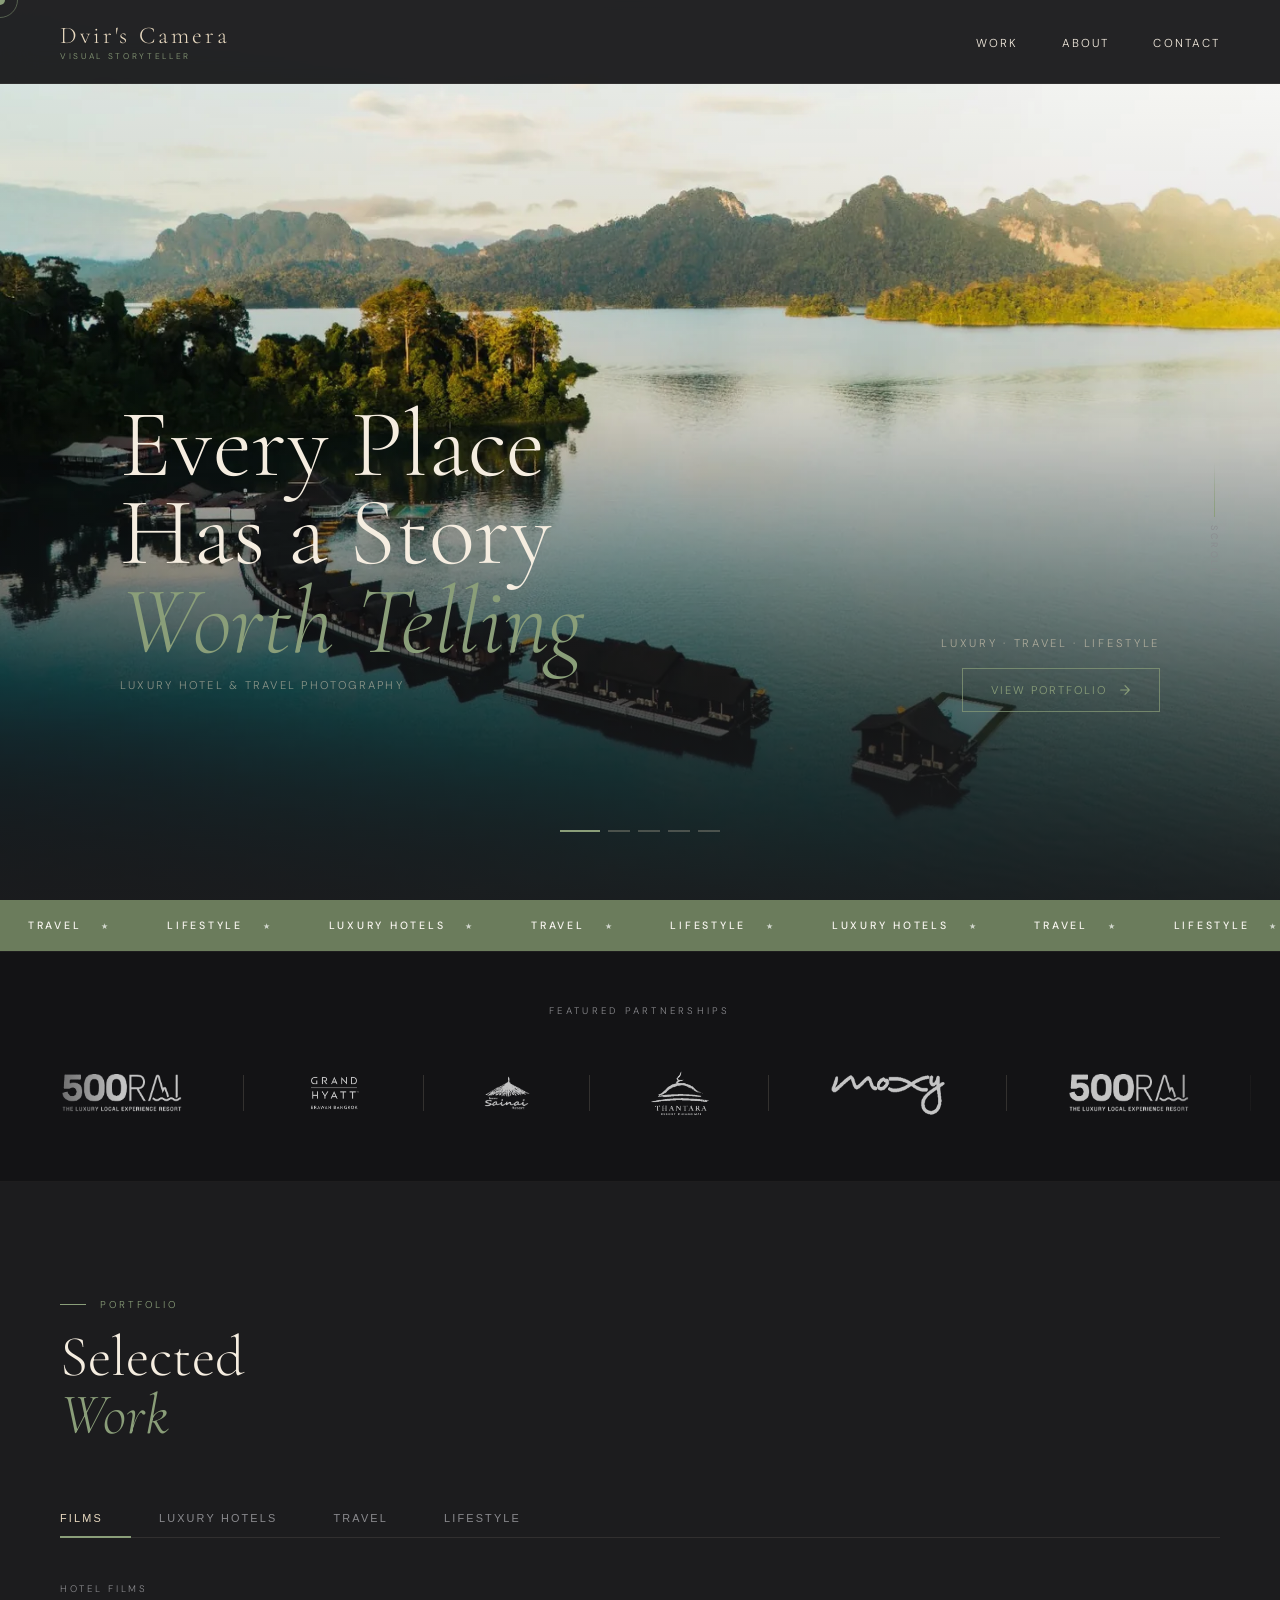
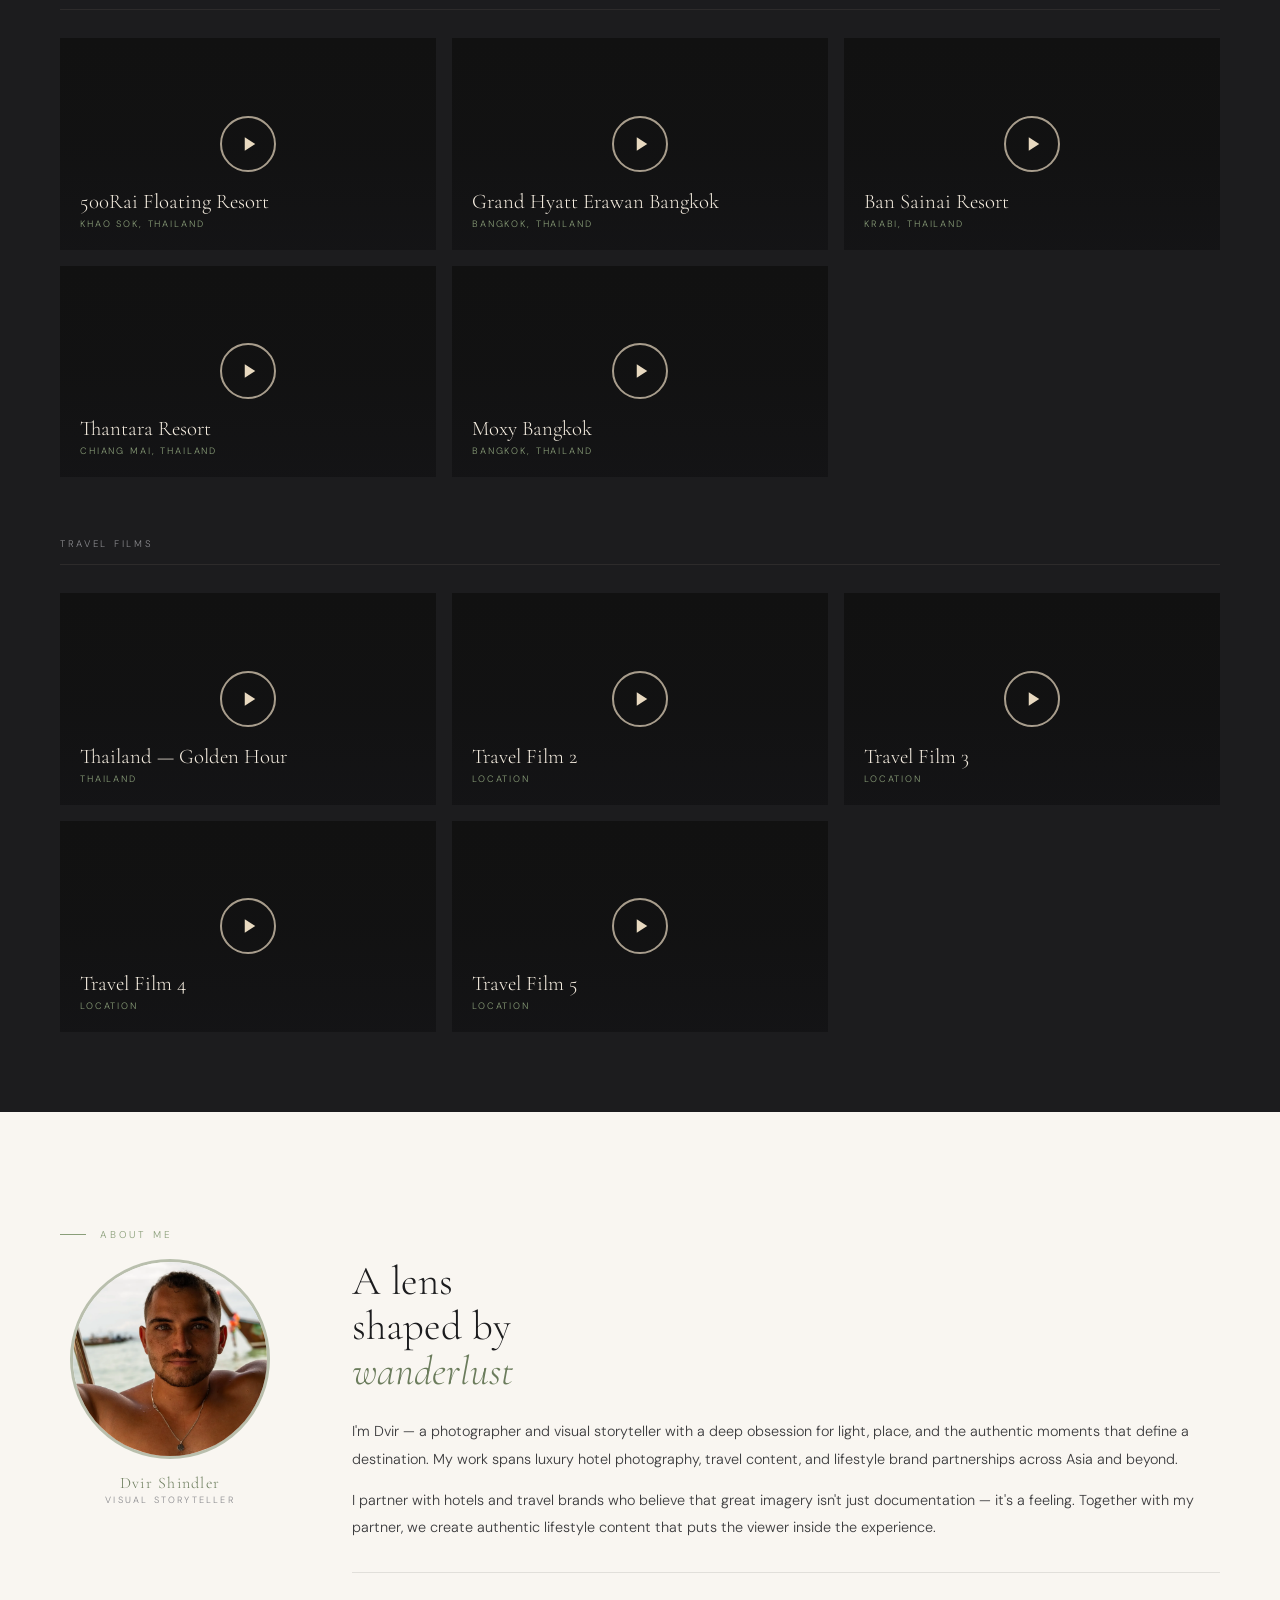
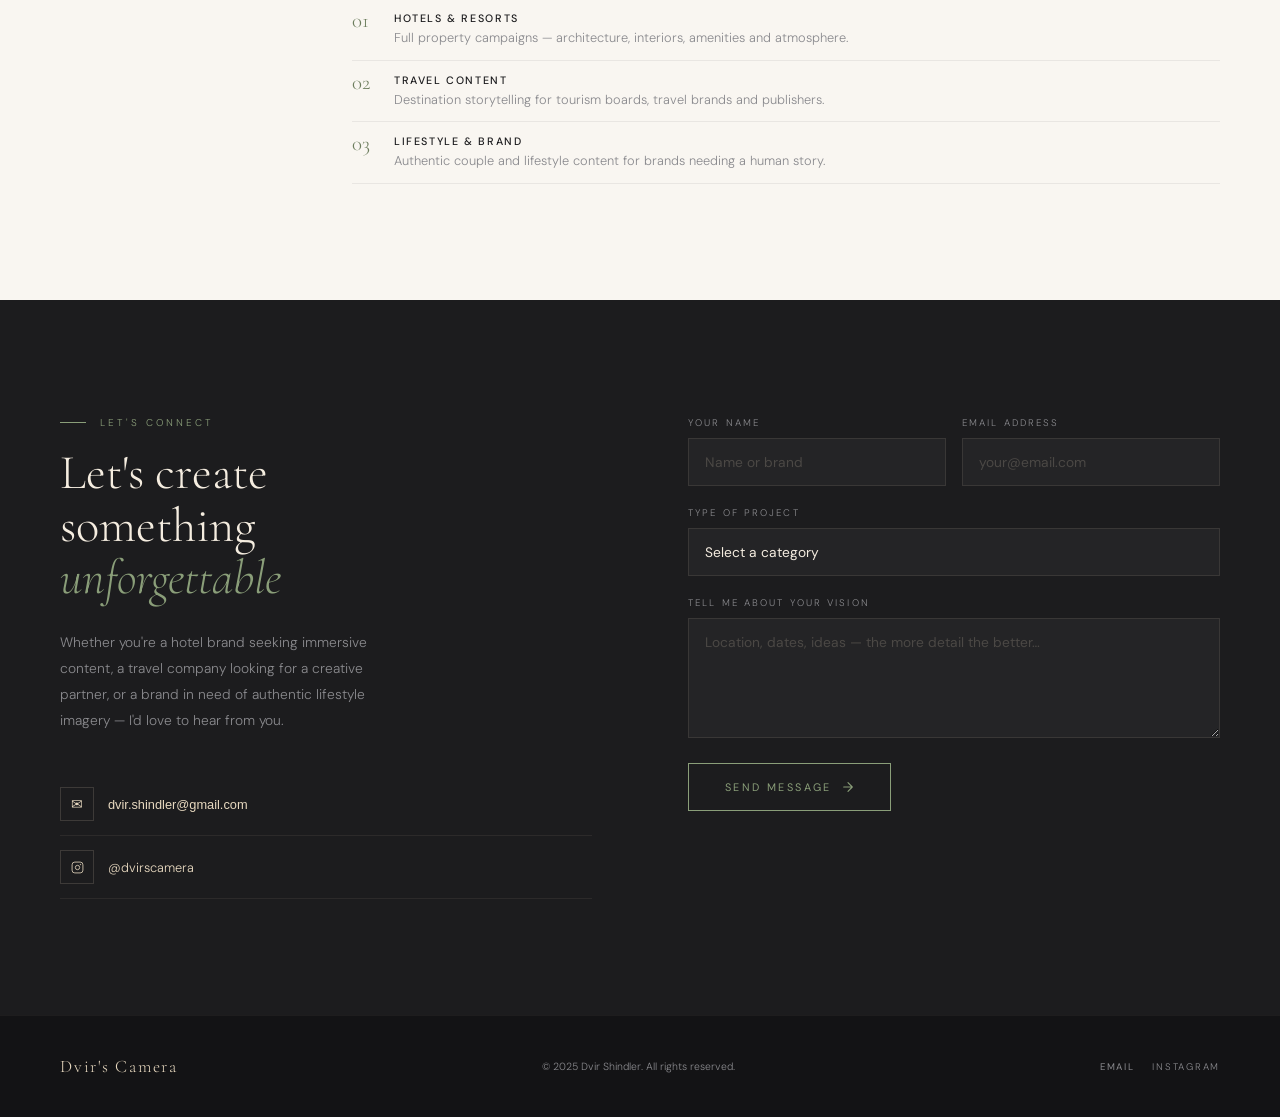
==== index.html @ b355336e "Enhance film section with async thumbnail fetching Refactor film section building to use async funct" ====
<!DOCTYPE html>
<html lang="en">
<head>
<meta charset="UTF-8"/>
<meta name="viewport" content="width=device-width,initial-scale=1.0"/>
<title>Dvir's Camera — Luxury Hotel & Travel Photography</title>
<meta name="description" content="Dvir Shindler — Visual Storyteller. Luxury hotel photography and travel content creation across Asia and beyond."/>
<meta name="keywords" content="luxury hotel photographer, travel photographer, visual storyteller, hotel photography, lifestyle photography"/>
<link rel="canonical" href="https://www.dvirscamera.com/"/>

<!-- Open Graph -->
<meta property="og:title" content="Dvir's Camera — Luxury Hotel & Travel Photography"/>
<meta property="og:description" content="Visual storytelling for luxury hotels and travel brands. Thailand, Nepal, Sri Lanka, Israel and beyond."/>
<meta property="og:type" content="website"/>
<meta property="og:url" content="https://www.dvirscamera.com/"/>
<meta property="og:image" content="https://www.dvirscamera.com/assets/images/hero/khao-sok-aerial.webp"/>
<meta name="twitter:card" content="summary_large_image"/>
<meta name="twitter:title" content="Dvir's Camera — Luxury Hotel & Travel Photography"/>
<meta name="twitter:description" content="Visual storytelling for luxury hotels and travel brands."/>
<meta name="twitter:image" content="https://www.dvirscamera.com/assets/images/hero/khao-sok-aerial.webp"/>

<!-- Apple Touch Icon -->
<link rel="apple-touch-icon" href="/assets/images/logos/apple-touch-icon.png"/>
<link rel="icon" href="data:image/svg+xml,<svg xmlns='http://www.w3.org/2000/svg' viewBox='0 0 100 100'><rect width='100' height='100' rx='14' fill='%231c1c1e'/><text y='72' x='50' text-anchor='middle' font-size='48' font-family='Georgia,serif' fill='%238a9e79'>DC</text></svg>"/>

<!-- Schema.org Structured Data -->
<script type="application/ld+json">
{
  "@context": "https://schema.org",
  "@type": "ProfessionalService",
  "name": "Dvir's Camera",
  "description": "Luxury hotel photography and travel content creation",
  "url": "https://www.dvirscamera.com",
  "image": "https://www.dvirscamera.com/assets/images/hero/khao-sok-aerial.webp",
  "founder": {
    "@type": "Person",
    "name": "Dvir Shindler",
    "jobTitle": "Visual Storyteller"
  },
  "serviceType": ["Hotel Photography", "Travel Photography", "Lifestyle Photography"],
  "areaServed": "Worldwide",
  "sameAs": ["https://www.instagram.com/dvirscamera"]
}
</script>

<!-- Google Fonts -->
<link href="https://fonts.googleapis.com/css2?family=Cormorant+Garamond:ital,wght@0,300;0,400;1,300;1,400&family=DM+Sans:wght@300;400;500&display=swap" rel="stylesheet"/>

<!-- Google Analytics — replace G-XXXXXXXXXX with your Measurement ID -->
<script async src="https://www.googletagmanager.com/gtag/js?id=G-XXXXXXXXXX"></script>
<script>
  window.dataLayer = window.dataLayer || [];
  function gtag(){dataLayer.push(arguments);}
  gtag('js', new Date());
  gtag('config', 'G-XXXXXXXXXX');
</script>

<style>
:root{
  --charcoal:#1c1c1e;
  --slate:#3a3a3c;
  --champagne:#e8d9c0;
  --cl:#f5ede0;
  --accent:#6b7c5c;
  --al:#8a9e79;
  --am:rgba(107,124,92,0.14);
  --ow:#f9f6f1;
  --muted:#8a8a8e;
}
*,*::before,*::after{margin:0;padding:0;box-sizing:border-box;}
html{scroll-behavior:smooth;}
body{background:var(--charcoal);color:var(--ow);font-family:'DM Sans',sans-serif;font-weight:300;overflow-x:hidden;cursor:none;}

/* ── CURSOR ── */
.cursor{width:10px;height:10px;background:var(--al);border-radius:50%;position:fixed;top:0;left:0;pointer-events:none;z-index:9999;transform:translate(-50%,-50%);transition:width .3s,height .3s,background .3s;}
.cursor-ring{width:36px;height:36px;border:1px solid rgba(138,158,121,.5);border-radius:50%;position:fixed;top:0;left:0;pointer-events:none;z-index:9998;transform:translate(-50%,-50%);transition:width .3s,height .3s;}
.cursor.h{width:16px;height:16px;background:var(--champagne);}
.cursor-ring.h{width:52px;height:52px;border-color:rgba(232,217,192,.6);}
@media(hover:none){.cursor,.cursor-ring{display:none;}}

/* ── NAV — always dark ── */
nav{
  position:fixed;top:0;left:0;width:100%;
  display:flex;justify-content:space-between;align-items:center;
  padding:22px 60px;z-index:200;
  background:rgba(28,28,30,.97);
  backdrop-filter:blur(16px);
  border-bottom:1px solid rgba(232,217,192,.07);
  transition:padding .4s;
}
nav.scrolled{padding:14px 60px;}
.nav-logo{
  font-family:'Cormorant Garamond',serif;font-size:1.5rem;font-weight:300;
  letter-spacing:.12em;color:var(--champagne);text-decoration:none;
  display:flex;flex-direction:column;line-height:1.15;
}
.nl-tag{font-size:.52rem;letter-spacing:.32em;text-transform:uppercase;color:var(--al);font-family:'DM Sans',sans-serif;margin-top:2px;}
.nav-links{display:flex;gap:44px;list-style:none;}
.nav-links a{font-size:.72rem;letter-spacing:.18em;text-transform:uppercase;color:var(--cl);text-decoration:none;position:relative;transition:color .3s;}
.nav-links a::after{content:'';position:absolute;bottom:-4px;left:0;width:0;height:1px;background:var(--al);transition:width .35s cubic-bezier(.23,1,.32,1);}
.nav-links a:hover{color:var(--al);}
.nav-links a:hover::after{width:100%;}
.hamburger{display:none;flex-direction:column;gap:5px;cursor:pointer;z-index:201;background:none;border:none;padding:4px;}
.hamburger span{width:24px;height:1.5px;background:var(--champagne);transition:all .4s cubic-bezier(.23,1,.32,1);transform-origin:center;display:block;}
.hamburger.open span:nth-child(1){transform:translateY(6.5px) rotate(45deg);}
.hamburger.open span:nth-child(2){opacity:0;transform:scaleX(0);}
.hamburger.open span:nth-child(3){transform:translateY(-6.5px) rotate(-45deg);}
.mobile-menu{
  position:fixed;inset:0;background:rgba(28,28,30,.98);backdrop-filter:blur(24px);
  z-index:199;display:flex;flex-direction:column;align-items:center;justify-content:center;
  gap:36px;opacity:0;pointer-events:none;transition:opacity .5s cubic-bezier(.23,1,.32,1);
}
.mobile-menu.open{opacity:1;pointer-events:all;}
.mobile-menu a{
  font-family:'Cormorant Garamond',serif;font-size:3rem;font-weight:300;
  color:var(--cl);text-decoration:none;letter-spacing:.06em;
  transition:color .3s,transform .5s,opacity .5s;transform:translateY(24px);opacity:0;
}
.mobile-menu.open a:nth-child(1){transform:translateY(0);opacity:1;transition-delay:.1s;}
.mobile-menu.open a:nth-child(2){transform:translateY(0);opacity:1;transition-delay:.18s;}
.mobile-menu.open a:nth-child(3){transform:translateY(0);opacity:1;transition-delay:.26s;}
.mobile-menu a:hover{color:var(--al);}
.mm-sub{font-size:.65rem;letter-spacing:.3em;text-transform:uppercase;color:var(--muted);margin-top:8px;}

/* ── HERO ── */
#hero{height:100vh;width:100%;position:relative;display:flex;align-items:flex-end;overflow:hidden;}
.hero-slides{position:absolute;inset:0;}
.hero-slide{position:absolute;inset:0;opacity:0;transition:opacity 1.6s cubic-bezier(.23,1,.32,1);}
.hero-slide.active{opacity:1;}
.hero-slide-bg{
  width:100%;height:100%;
  background-size:cover;background-position:center;
  transform:scale(1.06);transition:transform 9s cubic-bezier(.23,1,.32,1);
}
.hero-slide.active .hero-slide-bg{transform:scale(1);}
.hero-overlay{position:absolute;inset:0;background:linear-gradient(to top,rgba(28,28,30,.92) 0%,rgba(28,28,30,.15) 55%,transparent 100%);}
.hero-content{
  position:relative;z-index:2;padding:0 60px 72px;
  width:100%;display:flex;justify-content:space-between;align-items:flex-end;
}
.hero-title{
  font-family:'Cormorant Garamond',serif;font-weight:300;
  font-size:clamp(3.2rem,7.5vw,7rem);line-height:.92;color:var(--cl);
  opacity:0;transform:translateY(40px);
  animation:fadeUp 1.4s .3s cubic-bezier(.23,1,.32,1) forwards;
}
.hero-title em{font-style:italic;color:var(--al);}
.hero-right{
  text-align:right;opacity:0;transform:translateY(28px);
  animation:fadeUp 1.4s .65s cubic-bezier(.23,1,.32,1) forwards;
  flex-shrink:0;
}
.hero-subtitle{
  font-size:.7rem;letter-spacing:.2em;text-transform:uppercase;
  color:var(--champagne);opacity:.55;margin-top:12px;margin-bottom:20px;
}
.hero-tagline{font-size:.7rem;letter-spacing:.24em;text-transform:uppercase;color:var(--champagne);opacity:.6;margin-bottom:18px;}
.hero-cta{
  display:inline-flex;align-items:center;gap:12px;
  font-size:.7rem;letter-spacing:.18em;text-transform:uppercase;
  color:var(--al);text-decoration:none;
  border:1px solid rgba(138,158,121,.7);padding:14px 28px;white-space:nowrap;
  transition:background .35s,color .35s,border-color .35s;
}
.hero-cta:hover{background:var(--accent);color:var(--ow);border-color:var(--accent);}
.slide-indicators{position:absolute;bottom:68px;left:50%;transform:translateX(-50%);display:flex;gap:8px;z-index:3;}
.slide-dot{width:22px;height:2px;background:rgba(232,217,192,.25);transition:background .4s,width .4s;cursor:pointer;}
.slide-dot.active{background:var(--al);width:40px;}
.scroll-ind{
  position:absolute;right:60px;bottom:36%;
  display:flex;flex-direction:column;align-items:center;gap:8px;
  opacity:0;animation:fadeIn 1s 2s forwards;z-index:3;
}
.scroll-line{width:1px;height:54px;background:linear-gradient(to bottom,transparent,var(--al));animation:scrollP 2.2s infinite;}
.scroll-lbl{font-size:.58rem;letter-spacing:.28em;text-transform:uppercase;color:var(--muted);writing-mode:vertical-rl;}
@keyframes scrollP{0%,100%{opacity:1;}50%{opacity:.3;}}

/* ── PAGE TRANSITION ── */
.pt{position:fixed;inset:0;background:var(--charcoal);z-index:998;pointer-events:none;opacity:0;transition:opacity .35s;}
.pt.show{opacity:1;}

/* ── MARQUEE ── */
#marquee{background:var(--accent);padding:19px 0;overflow:hidden;}
.mq-inner{display:flex;width:max-content;}
.mq-set{display:flex;align-items:center;white-space:nowrap;}
.mq-item{
  display:inline-flex;align-items:center;gap:20px;padding:0 28px;
  font-size:.66rem;letter-spacing:.26em;text-transform:uppercase;
  color:var(--ow);font-weight:500;
}
.mq-star{color:rgba(255,255,255,.7);font-size:.5rem;}

/* ── CLIENTS — two-track, Option A: big logos + dividers ── */
#clients{background:#131315;padding:52px 0;border-top:1px solid rgba(232,217,192,.05);border-bottom:1px solid rgba(232,217,192,.05);}
.clients-lbl{font-size:.6rem;letter-spacing:.34em;text-transform:uppercase;color:var(--muted);text-align:center;margin-bottom:40px;}
.logos-outer{overflow:hidden;position:relative;}
.logos-outer::before,.logos-outer::after{content:'';position:absolute;top:0;bottom:0;width:120px;z-index:2;pointer-events:none;}
.logos-outer::before{left:0;background:linear-gradient(to right,#131315,transparent);}
.logos-outer::after{right:0;background:linear-gradient(to left,#131315,transparent);}
.logos-inner{display:flex;align-items:center;width:max-content;}
.logo-set{display:flex;align-items:center;}
.logo-item{
  display:flex;align-items:center;justify-content:center;
  padding:0 60px;height:72px;opacity:.75;transition:opacity .4s;position:relative;
}
/* Divider after EVERY logo item (including last of Set A before Set B starts) */
.logo-item::after{
  content:'';position:absolute;right:0;top:50%;transform:translateY(-50%);
  height:36px;width:1px;background:rgba(232,217,192,.2);
}
.logo-item:hover{opacity:1;}
.logo-item img{height:46px;max-width:180px;object-fit:contain;}

/* ── SECTION BASE ── */
section{padding:116px 60px;}
.sec-lbl{font-size:.62rem;letter-spacing:.3em;text-transform:uppercase;color:var(--al);margin-bottom:18px;display:flex;align-items:center;gap:14px;}
.sec-lbl::before{content:'';width:26px;height:1px;background:var(--al);}

/* ── WORK ── */
#work{background:var(--charcoal);padding-bottom:80px;}
.work-hdr{display:flex;justify-content:space-between;align-items:flex-end;margin-bottom:56px;}
.work-title{font-family:'Cormorant Garamond',serif;font-size:clamp(2.4rem,4.5vw,4rem);font-weight:300;line-height:1;color:var(--cl);}
.work-title em{font-style:italic;color:var(--al);}
.cat-tabs{display:flex;border-bottom:1px solid rgba(232,217,192,.1);margin-bottom:44px;}
.cat-tab{
  padding:12px 28px;font-size:.68rem;letter-spacing:.2em;text-transform:uppercase;
  color:var(--muted);cursor:pointer;border-bottom:2px solid transparent;margin-bottom:-1px;
  transition:color .3s,border-color .3s;background:none;border-top:none;border-left:none;border-right:none;
}
.cat-tab:first-child{padding-left:0;}
.cat-tab.active{color:var(--champagne);border-bottom-color:var(--al);}
.cat-tab:hover:not(.active){color:var(--cl);}
.gallery-grid{display:none;}
.gallery-grid.active{display:block;}

/* ── FILMS ── */
.films-section{margin-bottom:60px;}
.films-section:last-child{margin-bottom:0;}
.films-section-title{
  font-size:.6rem;letter-spacing:.28em;text-transform:uppercase;
  color:var(--muted);margin-bottom:28px;padding-bottom:14px;
  border-bottom:1px solid rgba(232,217,192,.08);
}
.films-grid{
  display:grid;
  grid-template-columns:repeat(auto-fill,minmax(340px,1fr));
  gap:16px;
}
.film-card{
  position:relative;overflow:hidden;cursor:pointer;
  background:#111;aspect-ratio:16/9;
  opacity:0;transform:translateY(20px);
  transition:opacity .6s cubic-bezier(.23,1,.32,1),transform .6s cubic-bezier(.23,1,.32,1);
}
.film-card.visible{opacity:1;transform:translateY(0);}
.film-thumb{width:100%;height:100%;object-fit:cover;display:block;transition:transform .8s cubic-bezier(.23,1,.32,1);}
.film-card:hover .film-thumb{transform:scale(1.04);}
.film-overlay{
  position:absolute;inset:0;
  background:linear-gradient(to top,rgba(20,20,22,.92) 0%,rgba(20,20,22,.2) 50%,transparent 100%);
  transition:background .4s;
}
.film-card:hover .film-overlay{background:linear-gradient(to top,rgba(20,20,22,.96) 0%,rgba(20,20,22,.4) 50%,transparent 100%);}
.film-play{
  width:56px;height:56px;border-radius:50%;
  border:2px solid rgba(232,217,192,.7);
  display:flex;align-items:center;justify-content:center;
  transition:border-color .3s,background .3s,transform .3s;
  position:absolute;top:50%;left:50%;transform:translate(-50%,-50%);
}
.film-card:hover .film-play{border-color:var(--al);background:rgba(138,158,121,.2);transform:translate(-50%,-50%) scale(1.1);}
.film-play svg{stroke:var(--champagne);margin-left:4px;transition:stroke .3s;}
.film-card:hover .film-play svg{stroke:var(--al);}
.film-info{position:absolute;bottom:0;left:0;right:0;padding:20px;}
.film-name{font-family:'Cormorant Garamond',serif;font-size:1.3rem;font-weight:300;color:var(--cl);margin-bottom:4px;}
.film-loc{font-size:.58rem;letter-spacing:.2em;text-transform:uppercase;color:var(--al);}
  .film-iframe-hover{position:absolute;inset:0;opacity:0;transition:opacity .5s;pointer-events:none;}
.film-iframe-hover iframe{width:100%;height:100%;border:none;}
.film-card:hover .film-iframe-hover{opacity:1;}
.film-card:hover .film-thumb{opacity:0;transition:opacity .5s;}

/* ── VIDEO LIGHTBOX ── */
.vlb{position:fixed;inset:0;background:rgba(10,10,12,.97);z-index:2000;display:none;align-items:center;justify-content:center;}
.vlb.open{display:flex;}
.vlb-inner{position:relative;width:90vw;max-width:1100px;}
.vlb-ratio{position:relative;padding-bottom:56.25%;height:0;overflow:hidden;}
.vlb-ratio iframe{position:absolute;inset:0;width:100%;height:100%;border:none;}
.vlb-close{
  position:absolute;top:-44px;right:0;
  color:var(--champagne);font-size:1.7rem;cursor:pointer;
  background:none;border:none;line-height:1;transition:color .3s;
}
.vlb-close:hover{color:var(--al);}

/* ── HOTEL BLOCKS ── */
.hotel-block{margin-bottom:52px;padding-bottom:52px;border-bottom:1px solid rgba(232,217,192,.08);}
.hotel-block:last-child{border-bottom:none;margin-bottom:0;}
.hotel-block-hdr{display:flex;justify-content:space-between;align-items:flex-end;margin-bottom:22px;}
.hotel-name{font-family:'Cormorant Garamond',serif;font-size:1.9rem;font-weight:300;color:var(--cl);}
.hotel-loc{font-size:.6rem;letter-spacing:.2em;text-transform:uppercase;color:var(--muted);margin-top:4px;}
.hotel-ct{font-size:.6rem;letter-spacing:.15em;color:var(--muted);}

/* ── MASONRY GRID ── */
.masonry{columns:3;column-gap:10px;}
.gi{
  break-inside:avoid;margin-bottom:10px;position:relative;overflow:hidden;cursor:pointer;
  opacity:0;transform:translateY(20px);
  transition:opacity .6s cubic-bezier(.23,1,.32,1),transform .6s cubic-bezier(.23,1,.32,1);
}
.gi.visible{opacity:1;transform:translateY(0);}
.gi.gi-hidden{display:none;}
.gi img{width:100%;height:auto;display:block;transition:transform .8s cubic-bezier(.23,1,.32,1);}
.gi:hover img{transform:scale(1.04);}
.gi-ov{
  position:absolute;inset:0;
  background:linear-gradient(to top,rgba(28,28,30,.85) 0%,transparent 52%);
  opacity:0;transition:opacity .4s;display:flex;align-items:flex-end;padding:18px;
}
.gi:hover .gi-ov{opacity:1;}
.gi-info h3{font-family:'Cormorant Garamond',serif;font-size:1.1rem;color:var(--cl);margin-bottom:2px;}
.gi-info span{font-size:.58rem;letter-spacing:.2em;text-transform:uppercase;color:var(--al);}

/* ── SEE MORE ── */
.see-more-wrap{margin-top:16px;}
.see-more-btn{
  display:inline-flex;align-items:center;gap:10px;
  font-size:.65rem;letter-spacing:.2em;text-transform:uppercase;
  color:var(--al);background:none;border:1px solid rgba(138,158,121,.35);
  padding:11px 28px;cursor:pointer;
  transition:background .35s,color .35s,border-color .35s;
}
.see-more-btn:hover{background:var(--accent);color:var(--ow);border-color:var(--accent);}

/* Loading state */
.gallery-loading{color:var(--muted);font-size:.8rem;letter-spacing:.1em;text-align:center;padding:60px 0;}

/* ── ABOUT ── */
#about{background:var(--ow);color:var(--charcoal);}
.about-inner{display:grid;grid-template-columns:220px 1fr;gap:72px;align-items:start;}
.about-photo-col{display:flex;flex-direction:column;align-items:center;gap:14px;position:sticky;top:100px;}
.about-circle{width:200px;height:200px;border-radius:50%;overflow:hidden;border:3px solid rgba(107,124,92,.45);}
.about-circle img{width:100%;height:100%;object-fit:cover;object-position:center 20%;}
.about-pname{font-family:'Cormorant Garamond',serif;font-size:1rem;font-weight:300;color:var(--accent);letter-spacing:.08em;text-align:center;}
.about-prole{font-size:.57rem;letter-spacing:.24em;text-transform:uppercase;color:var(--muted);text-align:center;margin-top:1px;}
.about-text .sec-lbl{color:var(--accent);}
.about-text .sec-lbl::before{background:var(--accent);}
.about-hdg{font-family:'Cormorant Garamond',serif;font-size:clamp(1.9rem,3.2vw,3rem);font-weight:300;line-height:1.1;color:var(--charcoal);margin-bottom:24px;}
.about-hdg em{font-style:italic;color:var(--accent);}
.about-body{font-size:.9rem;line-height:1.9;color:var(--slate);margin-bottom:14px;}
.about-offers{margin-top:30px;padding-top:26px;border-top:1px solid rgba(58,58,60,.12);}
.offer-row{display:flex;align-items:flex-start;gap:16px;padding:12px 0;border-bottom:1px solid rgba(58,58,60,.08);}
.offer-num{font-family:'Cormorant Garamond',serif;font-size:1.3rem;color:var(--accent);font-weight:300;min-width:26px;line-height:1;}
.offer-text h4{font-size:.67rem;letter-spacing:.15em;text-transform:uppercase;color:var(--charcoal);margin-bottom:3px;font-weight:500;}
.offer-text p{font-size:.8rem;color:var(--muted);line-height:1.55;}

/* ── CONTACT ── */
#contact{background:var(--charcoal);display:grid;grid-template-columns:1fr 1fr;gap:96px;align-items:start;}
.contact-hdg{font-family:'Cormorant Garamond',serif;font-size:clamp(2rem,3.8vw,3.4rem);font-weight:300;line-height:1.08;color:var(--cl);margin-bottom:24px;}
.contact-hdg em{font-style:italic;color:var(--al);}
.contact-desc{font-size:.86rem;line-height:1.9;color:var(--muted);margin-bottom:40px;max-width:340px;}
.clink{
  display:flex;align-items:center;gap:14px;color:var(--champagne);
  font-size:.8rem;transition:color .3s;
  padding:14px 0;border-bottom:1px solid rgba(232,217,192,.08);width:100%;
}
a.clink{text-decoration:none;}
button.clink{background:none;border:none;border-bottom:1px solid rgba(232,217,192,.08);cursor:pointer;text-align:left;}
.clink:hover{color:var(--al);}
.clink-icon{width:34px;height:34px;border:1px solid rgba(232,217,192,.16);display:flex;align-items:center;justify-content:center;flex-shrink:0;font-size:.85rem;transition:border-color .3s,background .3s;}
.clink:hover .clink-icon{border-color:var(--al);background:var(--am);}
.contact-form{display:flex;flex-direction:column;gap:20px;}
.fg label{display:block;font-size:.6rem;letter-spacing:.22em;text-transform:uppercase;color:var(--muted);margin-bottom:9px;}
.fg input,.fg textarea,.fg select{
  width:100%;background:rgba(255,255,255,.04);
  border:1px solid rgba(232,217,192,.1);
  color:var(--cl);font-family:'DM Sans',sans-serif;font-size:.86rem;
  padding:14px 16px;outline:none;transition:border-color .3s,background .3s;appearance:none;
}
.fg textarea{resize:vertical;min-height:120px;}
.fg input:focus,.fg textarea:focus,.fg select:focus{border-color:var(--al);background:var(--am);}
.fg input::placeholder,.fg textarea::placeholder{color:rgba(232,217,192,.2);}
.fg select option{background:var(--charcoal);}
.form-row{display:grid;grid-template-columns:1fr 1fr;gap:16px;}
.submit-btn{
  background:transparent;border:1px solid var(--al);color:var(--al);
  font-family:'DM Sans',sans-serif;font-size:.68rem;letter-spacing:.22em;text-transform:uppercase;
  padding:16px 36px;cursor:pointer;transition:background .35s,color .35s;
  align-self:flex-start;display:flex;align-items:center;gap:10px;
}
.submit-btn:hover{background:var(--accent);color:var(--ow);}

/* ── FOOTER ── */
footer{
  background:#131315;padding:40px 60px;
  display:flex;justify-content:space-between;align-items:center;
  border-top:1px solid rgba(232,217,192,.05);
}
/* All footer text same cream color — no green */
.footer-logo{font-family:'Cormorant Garamond',serif;font-size:1.1rem;font-weight:300;color:var(--champagne);letter-spacing:.1em;}
.footer-copy{font-size:.65rem;color:var(--muted);}
.footer-links{display:flex;gap:18px;align-items:center;}
.footer-links a{font-size:.6rem;letter-spacing:.18em;text-transform:uppercase;color:var(--muted);text-decoration:none;transition:color .3s;}
.footer-links a:hover{color:var(--al);}
.footer-email-btn{
  font-size:.6rem;letter-spacing:.18em;text-transform:uppercase;
  color:var(--muted);background:none;border:none;cursor:pointer;
  transition:color .3s;font-family:'DM Sans',sans-serif;padding:0;
}
.footer-email-btn:hover{color:var(--al);}

/* ── BACK TO TOP ── */
.btt{
  position:fixed;bottom:32px;right:32px;width:42px;height:42px;
  border:1px solid rgba(138,158,121,.35);background:rgba(28,28,30,.88);
  backdrop-filter:blur(8px);display:flex;align-items:center;justify-content:center;
  cursor:pointer;opacity:0;transform:translateY(10px);
  transition:opacity .4s,transform .4s,background .3s;z-index:100;
}
.btt.show{opacity:1;transform:translateY(0);}
.btt:hover{background:var(--accent);border-color:var(--accent);}
.btt svg{stroke:var(--al);transition:stroke .3s;}
.btt:hover svg{stroke:var(--ow);}

/* ── LIGHTBOX ── */
.lb{position:fixed;inset:0;background:rgba(20,20,22,.97);z-index:1000;display:none;align-items:center;justify-content:center;}
.lb.open{display:flex;}
.lb-img{max-width:88vw;max-height:88vh;object-fit:contain;}
.lb-close{position:absolute;top:24px;right:32px;color:var(--champagne);font-size:1.7rem;cursor:pointer;background:none;border:none;line-height:1;transition:color .3s;}
.lb-close:hover{color:var(--al);}
.lb-nav{
  position:absolute;top:50%;transform:translateY(-50%);
  background:rgba(28,28,30,.7);border:1px solid rgba(232,217,192,.12);
  color:var(--champagne);width:46px;height:46px;
  display:flex;align-items:center;justify-content:center;
  cursor:pointer;transition:background .3s;font-size:1rem;
}
.lb-nav:hover{background:var(--accent);}
#lbPrev{left:20px;}#lbNext{right:20px;}

/* ── ANIMATIONS ── */
@keyframes fadeUp{to{opacity:1;transform:translateY(0);}}
@keyframes fadeIn{to{opacity:1;}}
.reveal{opacity:0;transform:translateY(32px);transition:opacity .85s cubic-bezier(.23,1,.32,1),transform .85s cubic-bezier(.23,1,.32,1);}
.reveal.visible{opacity:1;transform:translateY(0);}
.rd1{transition-delay:.12s;}.rd2{transition-delay:.24s;}.rd3{transition-delay:.38s;}

/* ── MOBILE ── */
@media(max-width:900px){
  nav,nav.scrolled{padding:14px 20px;}
  .nav-links{display:none;}
  .hamburger{display:flex;}
  section{padding:64px 20px;}
  .hero-content{padding:0 20px 48px;flex-direction:column;align-items:flex-start;gap:16px;}
  .hero-right{text-align:left;}
  .scroll-ind{display:none;}
  .masonry{columns:2;}
  .about-inner{grid-template-columns:1fr;gap:32px;}
  .about-photo-col{position:static;flex-direction:row;align-items:center;gap:16px;}
  .about-circle{width:86px;height:86px;}
  #contact{grid-template-columns:1fr;gap:44px;}
  .form-row{grid-template-columns:1fr;}
  footer{flex-direction:column;gap:16px;text-align:center;padding:28px 20px;}
  .btt{bottom:20px;right:16px;}
  .work-hdr{flex-direction:column;align-items:flex-start;gap:14px;}
  #clients{padding:40px 0;}
  .logo-item{padding:0 36px;height:60px;}
  .logo-item img{height:38px;max-width:130px;}
  .hero-slide-bg{background-size:cover !important;background-position:center center !important;}
}
@media(max-width:480px){
  .masonry{columns:1;}
  .hero-title{font-size:clamp(2.4rem,11vw,3.2rem);}
}
</style>
</head>
<body>

<div class="pt" id="pt"></div>
<div class="cursor" id="cursor"></div>
<div class="cursor-ring" id="cr"></div>

<!-- LIGHTBOX -->
<div class="lb" id="lb">
  <button class="lb-close" id="lbClose">&times;</button>
  <button class="lb-nav" id="lbPrev">&#8592;</button>
  <img class="lb-img" id="lbImg" alt="" loading="lazy"/>
  <button class="lb-nav" id="lbNext">&#8594;</button>
</div>

<!-- VIDEO LIGHTBOX -->
<div class="vlb" id="vlb">
  <div class="vlb-inner">
    <button class="vlb-close" id="vlbClose">&times;</button>
    <div class="vlb-ratio">
      <iframe id="vlbFrame" src="" allow="autoplay; fullscreen; picture-in-picture" allowfullscreen></iframe>
    </div>
  </div>
</div>

<!-- BACK TO TOP -->
<button class="btt" id="btt" aria-label="Back to top">
  <svg width="13" height="13" viewBox="0 0 14 14" fill="none"><path d="M7 11V3M2 7l5-5 5 5" stroke-width="1.4" stroke-linecap="round" stroke-linejoin="round"/></svg>
</button>

<!-- MOBILE MENU -->
<div class="mobile-menu" id="mm">
  <a href="#work" class="mm-lnk">Work</a>
  <a href="#about" class="mm-lnk">About</a>
  <a href="#contact" class="mm-lnk">Contact</a>
  <span class="mm-sub">Visual Storyteller</span>
</div>

<!-- NAV -->
<nav id="nav">
  <a href="#hero" class="nav-logo">
    <span class="nl-name">Dvir's Camera</span>
    <span class="nl-tag">Visual Storyteller</span>
  </a>
  <ul class="nav-links">
    <li><a href="#work">Work</a></li>
    <li><a href="#about">About</a></li>
    <li><a href="#contact">Contact</a></li>
  </ul>
  <button class="hamburger" id="hbg" aria-label="Menu"><span></span><span></span><span></span></button>
</nav>

<!-- HERO -->
<section id="hero">
  <div class="hero-slides" id="heroSlides">
    <!-- Dynamically populated from data/hero.json -->
  </div>
  <div class="slide-indicators" id="slideIndicators"></div>
  <div class="scroll-ind"><div class="scroll-line"></div><span class="scroll-lbl">Scroll</span></div>
  <div class="hero-content">
    <div>
      <h1 class="hero-title">Every Place<br>Has a Story<br><em>Worth Telling</em></h1>
      <p class="hero-subtitle">Luxury Hotel &amp; Travel Photography</p>
    </div>
    <div class="hero-right">
      <p class="hero-tagline">Luxury &middot; Travel &middot; Lifestyle</p>
      <a href="#work" class="hero-cta">View Portfolio <svg width="12" height="12" viewBox="0 0 14 14" fill="none"><path d="M2 7h10M7 2l5 5-5 5" stroke="currentColor" stroke-width="1.3" stroke-linecap="round" stroke-linejoin="round"/></svg></a>
    </div>
  </div>
</section>

<!-- MARQUEE — seamless two-track -->
<div id="marquee">
  <div class="mq-inner" id="mqInner">
    <div class="mq-set" id="mqSetA">
      <span class="mq-item">Travel <span class="mq-star">★</span></span>
      <span class="mq-item">Lifestyle <span class="mq-star">★</span></span>
      <span class="mq-item">Luxury Hotels <span class="mq-star">★</span></span>
      <span class="mq-item">Travel <span class="mq-star">★</span></span>
      <span class="mq-item">Lifestyle <span class="mq-star">★</span></span>
      <span class="mq-item">Luxury Hotels <span class="mq-star">★</span></span>
    </div>
    <div class="mq-set" id="mqSetB" aria-hidden="true">
      <span class="mq-item">Travel <span class="mq-star">★</span></span>
      <span class="mq-item">Lifestyle <span class="mq-star">★</span></span>
      <span class="mq-item">Luxury Hotels <span class="mq-star">★</span></span>
      <span class="mq-item">Travel <span class="mq-star">★</span></span>
      <span class="mq-item">Lifestyle <span class="mq-star">★</span></span>
      <span class="mq-item">Luxury Hotels <span class="mq-star">★</span></span>
    </div>
  </div>
</div>

<!-- CLIENTS LOGO STRIP -->
<div id="clients">
  <div class="clients-lbl reveal">Featured Partnerships</div>
  <div class="logos-outer reveal rd1">
    <div class="logos-inner" id="logosInner">
      <div class="logo-set" id="logoSetA">
        <div class="logo-item"><img src="/assets/images/logos/500rai.png" alt="500Rai Floating Resort" loading="lazy"/></div>
        <div class="logo-item"><img src="/assets/images/logos/grand-hyatt.png" alt="Grand Hyatt Erawan Bangkok" loading="lazy"/></div>
        <div class="logo-item"><img src="/assets/images/logos/ban-sainai.png" alt="Ban Sainai Resort" loading="lazy"/></div>
        <div class="logo-item"><img src="/assets/images/logos/thantara.png" alt="Thantara Resort" loading="lazy"/></div>
        <div class="logo-item"><img src="/assets/images/logos/moxy.png" alt="Moxy by Marriott" loading="lazy"/></div>
      </div>
      <div class="logo-set" id="logoSetB" aria-hidden="true">
        <div class="logo-item"><img src="/assets/images/logos/500rai.png" alt="" loading="lazy"/></div>
        <div class="logo-item"><img src="/assets/images/logos/grand-hyatt.png" alt="" loading="lazy"/></div>
        <div class="logo-item"><img src="/assets/images/logos/ban-sainai.png" alt="" loading="lazy"/></div>
        <div class="logo-item"><img src="/assets/images/logos/thantara.png" alt="" loading="lazy"/></div>
        <div class="logo-item"><img src="/assets/images/logos/moxy.png" alt="" loading="lazy"/></div>
      </div>
    </div>
  </div>
</div>

<!-- WORK -->
<section id="work">
  <div class="work-hdr reveal">
    <div><div class="sec-lbl">Portfolio</div><h2 class="work-title">Selected<br><em>Work</em></h2></div>
  </div>
  <div class="cat-tabs reveal rd1">
    <button class="cat-tab active" data-cat="films">Films</button>
    <button class="cat-tab" data-cat="hotels">Luxury Hotels</button>
    <button class="cat-tab" data-cat="travel">Travel</button>
    <button class="cat-tab" data-cat="lifestyle">Lifestyle</button>
  </div>

  <!-- Films — dynamically rendered -->
  <div class="gallery-grid active" id="cat-films">
    <div class="gallery-loading">Loading films…</div>
  </div>

  <!-- Hotels — dynamically rendered -->
  <div class="gallery-grid" id="cat-hotels">
    <div class="gallery-loading">Loading portfolio…</div>
  </div>

  <!-- Travel — dynamically rendered -->
  <div class="gallery-grid" id="cat-travel">
    <div class="gallery-loading">Loading travel gallery…</div>
  </div>

  <!-- Lifestyle — dynamically rendered -->
  <div class="gallery-grid" id="cat-lifestyle">
    <div class="gallery-loading">Loading lifestyle gallery…</div>
  </div>
</section>

<!-- ABOUT -->
<section id="about">
  <div class="sec-lbl reveal">About Me</div>
  <div class="about-inner">
    <div class="about-photo-col reveal">
      <div class="about-circle">
        <img src="/assets/images/about/dvir-portrait.webp" alt="Dvir Shindler" loading="lazy"/>
      </div>
      <div>
        <div class="about-pname">Dvir Shindler</div>
        <div class="about-prole">Visual Storyteller</div>
      </div>
    </div>
    <div class="about-text">
      <h2 class="about-hdg reveal rd1">A lens<br>shaped by<br><em>wanderlust</em></h2>
      <p class="about-body reveal rd2">I'm Dvir — a photographer and visual storyteller with a deep obsession for light, place, and the authentic moments that define a destination. My work spans luxury hotel photography, travel content, and lifestyle brand partnerships across Asia and beyond.</p>
      <p class="about-body reveal rd2">I partner with hotels and travel brands who believe that great imagery isn't just documentation — it's a feeling. Together with my partner, we create authentic lifestyle content that puts the viewer inside the experience.</p>
      <div class="about-offers reveal rd3">
        <div class="offer-row">
          <div class="offer-num">01</div>
          <div class="offer-text"><h4>Hotels &amp; Resorts</h4><p>Full property campaigns — architecture, interiors, amenities and atmosphere.</p></div>
        </div>
        <div class="offer-row">
          <div class="offer-num">02</div>
          <div class="offer-text"><h4>Travel Content</h4><p>Destination storytelling for tourism boards, travel brands and publishers.</p></div>
        </div>
        <div class="offer-row">
          <div class="offer-num">03</div>
          <div class="offer-text"><h4>Lifestyle &amp; Brand</h4><p>Authentic couple and lifestyle content for brands needing a human story.</p></div>
        </div>
      </div>
    </div>
  </div>
</section>

<!-- CONTACT -->
<section id="contact">
  <div class="contact-left">
    <div class="sec-lbl reveal">Let's Connect</div>
    <h2 class="contact-hdg reveal rd1">Let's create<br>something<br><em>unforgettable</em></h2>
    <p class="contact-desc reveal rd2">Whether you're a hotel brand seeking immersive content, a travel company looking for a creative partner, or a brand in need of authentic lifestyle imagery — I'd love to hear from you.</p>
    <div class="reveal rd3">
      <button class="clink" id="emailBtn">
        <div class="clink-icon">&#9993;</div>
        <span id="emailTxt">dvir.shindler@gmail.com</span>
      </button>
      <a href="https://www.instagram.com/dvirscamera" target="_blank" rel="noopener" class="clink" style="display:flex;">
        <div class="clink-icon">
          <svg width="13" height="13" viewBox="0 0 24 24" fill="none" stroke="currentColor" stroke-width="1.5">
            <rect x="2" y="2" width="20" height="20" rx="5"/>
            <circle cx="12" cy="12" r="4"/>
            <circle cx="17.5" cy="6.5" r="0.5" fill="currentColor"/>
          </svg>
        </div>
        @dvirscamera
      </a>
    </div>
  </div>
  <div class="reveal rd1">
    <form class="contact-form" id="contactForm">
      <div class="form-row">
        <div class="fg"><label>Your Name</label><input type="text" name="name" placeholder="Name or brand" required/></div>
        <div class="fg"><label>Email Address</label><input type="email" name="email" placeholder="your@email.com" required/></div>
      </div>
      <div class="fg">
        <label>Type of Project</label>
        <select name="project">
          <option value="" disabled selected>Select a category</option>
          <option>Luxury Hotel / Resort Campaign</option>
          <option>Travel Content Partnership</option>
          <option>Lifestyle Brand Content</option>
          <option>Other</option>
        </select>
      </div>
      <div class="fg">
        <label>Tell me about your vision</label>
        <textarea name="message" placeholder="Location, dates, ideas — the more detail the better…"></textarea>
      </div>
      <button type="submit" class="submit-btn" id="submitBtn">
        Send Message
        <svg width="12" height="12" viewBox="0 0 14 14" fill="none"><path d="M2 7h10M7 2l5 5-5 5" stroke="currentColor" stroke-width="1.3" stroke-linecap="round" stroke-linejoin="round"/></svg>
      </button>
    </form>
  </div>
</section>

<!-- FOOTER -->
<footer>
  <div class="footer-logo">Dvir's Camera</div>
  <div class="footer-copy">&copy; 2025 Dvir Shindler. All rights reserved.</div>
  <div class="footer-links">
    <button class="footer-email-btn" id="footerEmailBtn">Email</button>
    <a href="https://www.instagram.com/dvirscamera" target="_blank" rel="noopener">Instagram</a>
  </div>
</footer>

<script>
// ══════════════════════════════════════════════
//  HERO — load from data/hero.json
// ══════════════════════════════════════════════
async function initHero() {
  let data;
  try { data = await fetch('/data/hero.json').then(r => r.json()); }
  catch(e) { return; }
  const slidesEl = document.getElementById('heroSlides');
  const dotsEl   = document.getElementById('slideIndicators');
  slidesEl.innerHTML = '';
  dotsEl.innerHTML   = '';
  data.slides.forEach((s, i) => {
    const slide = document.createElement('div');
    slide.className = 'hero-slide' + (i === 0 ? ' active' : '');
    slide.innerHTML = `<div class="hero-slide-bg" style="background-image:url('${s.src}')"></div><div class="hero-overlay"></div>`;
    slidesEl.appendChild(slide);
    const dot = document.createElement('div');
    dot.className = 'slide-dot' + (i === 0 ? ' active' : '');
    dot.dataset.i = i;
    dot.addEventListener('click', () => goTo(i));
    dotsEl.appendChild(dot);
  });
  startSlideshow();
}

let ci = 0, slideTimer;
function goTo(n) {
  const slides = document.querySelectorAll('.hero-slide');
  const dots   = document.querySelectorAll('.slide-dot');
  if (!slides.length) return;
  slides[ci].classList.remove('active');
  dots[ci].classList.remove('active');
  ci = (n + slides.length) % slides.length;
  slides[ci].classList.add('active');
  dots[ci].classList.add('active');
}
function startSlideshow() {
  clearInterval(slideTimer);
  slideTimer = setInterval(() => goTo(ci + 1), 5800);
}

// ══════════════════════════════════════════════
//  GALLERY — render from JSON
// ══════════════════════════════════════════════

// Rules: hotels show 2 landscape first, travel shows 4 first, lifestyle shows 2 first
function pickInitialPhotos(photos, initialCount, preferLandscape) {
  if (preferLandscape) {
    const landscape = photos.filter(p => p.orientation === 'landscape');
    const portrait  = photos.filter(p => p.orientation !== 'landscape');
    // Take up to initialCount landscape, pad with portrait if needed
    const initial = [...landscape.slice(0, initialCount), ...portrait].slice(0, initialCount);
    // Everything else goes into "more"
    const shownSrcs = new Set(initial.map(p => p.src));
    const more = photos.filter(p => !shownSrcs.has(p.src));
    return { initial, more };
  } else {
    return { initial: photos.slice(0, initialCount), more: photos.slice(initialCount) };
  }
}

function createGI(photo, blockId) {
  const div = document.createElement('div');
  div.className = 'gi';
  div.dataset.src = photo.src;
  div.dataset.block = blockId;
  div.innerHTML = `
    <img src="${photo.src}" alt="${photo.caption}" loading="lazy"/>
    <div class="gi-ov"><div class="gi-info"><h3>${photo.caption}</h3><span>${photo.tag || photo.location || ''}</span></div></div>
  `;
  div.addEventListener('click', () => {
    const block = blockId ? document.querySelector(`[data-blockid="${blockId}"]`) : div.closest('.masonry');
    const imgs = block
      ? [...block.querySelectorAll('.gi:not(.gi-hidden) img')].filter(i => i.src)
      : [div.querySelector('img')];
    const img = div.querySelector('img');
    openLb(img.src, imgs, imgs.indexOf(img));
  });
  return div;
}

// ══════════════════════════════════════════════
//  VIDEO LIGHTBOX
// ══════════════════════════════════════════════
const vlb = document.getElementById('vlb');
const vlbFrame = document.getElementById('vlbFrame');
document.getElementById('vlbClose').addEventListener('click', closeVlb);
vlb.addEventListener('click', e => { if (e.target === vlb) closeVlb(); });
document.addEventListener('keydown', e => { if (e.key === 'Escape' && vlb.classList.contains('open')) closeVlb(); });

function openVlb(vimeoId) {
  vlbFrame.src = `https://player.vimeo.com/video/${vimeoId}?autoplay=1&color=8a9e79&title=0&byline=0&portrait=0`;
  vlb.classList.add('open');
  document.body.style.overflow = 'hidden';
}
function closeVlb() {
  vlb.classList.remove('open');
  vlbFrame.src = '';
  document.body.style.overflow = '';
}

// ══════════════════════════════════════════════
//  FILMS
// ══════════════════════════════════════════════
async function renderFilms() {
  const container = document.getElementById('cat-films');
  let hotelFilms = [], travelFilms = [];

  try {
    const [hRes, tRes] = await Promise.all([
      fetch('/data/videos/hotel-films.json'),
      fetch('/data/videos/travel-films.json')
    ]);
    hotelFilms = hRes.ok ? (await hRes.json()).films || [] : [];
    travelFilms = tRes.ok ? (await tRes.json()).films || [] : [];
  } catch(e) {
    container.innerHTML = '<p style="color:var(--muted);padding:40px 0;">Could not load films.</p>';
    return;
  }

  container.innerHTML = '';

  async function getVimeoThumb(vimeoId) {
    try {
      const res = await fetch(`https://vimeo.com/api/oembed.json?url=https://vimeo.com/${vimeoId}`);
      const data = await res.json();
      return data.thumbnail_url_with_play_button || data.thumbnail_url || null;
    } catch { return null; }
  }

  async function buildFilmsSection(title, films) {
    if (!films.length) return null;
    const section = document.createElement('div');
    section.className = 'films-section';
    section.innerHTML = `<div class="films-section-title">${title}</div>`;
    const grid = document.createElement('div');
    grid.className = 'films-grid';

    await Promise.all(films.map(async film => {
      const thumb = await getVimeoThumb(film.vimeoId);
      const card = document.createElement('div');
      card.className = 'film-card';
      card.innerHTML = `
        ${thumb ? `<img class="film-thumb" src="${thumb}" alt="${film.title}" loading="lazy"/>` : ''}
        <div class="film-iframe-hover"></div>
        <div class="film-overlay"></div>
        <div class="film-play">
          <svg width="18" height="18" viewBox="0 0 24 24" fill="none" stroke-width="1.8" stroke-linecap="round" stroke-linejoin="round">
            <polygon points="5 3 19 12 5 21 5 3" fill="var(--champagne)" stroke="none"/>
          </svg>
        </div>
        <div class="film-info">
          <div class="film-name">${film.title}</div>
          <div class="film-loc">${film.location}</div>
        </div>
      `;

      const hoverDiv = card.querySelector('.film-iframe-hover');

      card.addEventListener('mouseenter', () => {
        if (!card.dataset.iframeLoaded) {
          card.dataset.iframeLoaded = '1';
          hoverDiv.innerHTML = `<iframe src="https://player.vimeo.com/video/${film.vimeoId}?autoplay=1&muted=1&loop=1&title=0&byline=0&portrait=0&controls=0" allow="autoplay" frameborder="0"></iframe>`;
        }
      });
      card.addEventListener('mouseleave', () => {
        hoverDiv.innerHTML = '';
        card.dataset.iframeLoaded = '';
      });
      card.addEventListener('click', () => openVlb(film.vimeoId));

      grid.appendChild(card);
    }));

    section.appendChild(grid);
    return section;
  }

  const [hotelSection, travelSection] = await Promise.all([
    buildFilmsSection('Hotel Films', hotelFilms),
    buildFilmsSection('Travel Films', travelFilms)
  ]);

  if (hotelSection) container.appendChild(hotelSection);
  if (travelSection) container.appendChild(travelSection);

  if (!hotelFilms.length && !travelFilms.length) {
    container.innerHTML = '<p style="color:var(--muted);padding:60px 0;text-align:center;font-size:.8rem;letter-spacing:.1em;">Films coming soon.</p>';
    return;
  }

  setTimeout(() => {
    container.querySelectorAll('.film-card').forEach((card, i) => {
      setTimeout(() => card.classList.add('visible'), i * 80);
    });
  }, 100);
}

async function renderHotels() {
  // Fetch individual hotel files — CMS updates these directly, always in sync
  const hotelIds = ["500rai", "grand-hyatt", "ban-sainai", "thantara", "moxy"];
  let hotels = [];
  try {
    hotels = await Promise.all(
      hotelIds.map(id => fetch(`/data/hotels/${id}.json`).then(r => r.json()))
    );
  } catch(e) {
    document.getElementById('cat-hotels').innerHTML = '<p style="color:var(--muted);padding:40px 0;">Could not load hotels.</p>';
    return;
  }

  const container = document.getElementById('cat-hotels');
  container.innerHTML = '';

  hotels.forEach(hotel => {
    const block = document.createElement('div');
    block.className = 'hotel-block';

    const { initial, more } = pickInitialPhotos(hotel.photos, 2, true);
    const blockId = 'hotel-' + hotel.id;
    block.innerHTML = `
      <div class="hotel-block-hdr">
        <div><div class="hotel-name">${hotel.name}</div><div class="hotel-loc">${hotel.location}</div></div>
        <span class="hotel-ct">${hotel.photos.length} photo${hotel.photos.length !== 1 ? 's' : ''}</span>
      </div>
    `;
    const masonry = document.createElement('div');
    masonry.className = 'masonry';
    masonry.setAttribute('data-blockid', blockId);

    initial.forEach(photo => masonry.appendChild(createGI(photo, blockId)));

    let moreWrap = null;
    if (more.length > 0) {
      more.forEach(photo => {
        const gi = createGI(photo, blockId);
        gi.classList.add('gi-hidden');
        masonry.appendChild(gi);
      });
      moreWrap = document.createElement('div');
      moreWrap.className = 'see-more-wrap';
      moreWrap.innerHTML = `<button class="see-more-btn">View All Photos ↓</button>`;
      moreWrap.querySelector('button').addEventListener('click', () => {
        masonry.querySelectorAll('.gi-hidden').forEach(gi => {
          gi.classList.remove('gi-hidden');
          revealItems([gi]);
        });
        moreWrap.style.display = 'none';
      });
    }

    block.appendChild(masonry);
    if (moreWrap) block.appendChild(moreWrap);
    container.appendChild(block);
  });

  setTimeout(() => revealItems(container.querySelectorAll('.gi:not(.gi-hidden)')), 100);
}

async function renderTravel() {
  let data;
  try { data = await fetch('/data/travel.json').then(r => r.json()); }
  catch(e) { return; }

  const container = document.getElementById('cat-travel');
  container.innerHTML = '';
  const { initial, more } = pickInitialPhotos(data.photos, 4, false);
  const masonry = document.createElement('div');
  masonry.className = 'masonry';
  masonry.setAttribute('data-blockid', 'travel');

  initial.forEach(p => masonry.appendChild(createGI(p, 'travel')));

  let moreWrap = null;
  if (more.length > 0) {
    more.forEach(p => {
      const gi = createGI(p, 'travel');
      gi.classList.add('gi-hidden');
      masonry.appendChild(gi);
    });
    moreWrap = document.createElement('div');
    moreWrap.className = 'see-more-wrap';
    moreWrap.innerHTML = `<button class="see-more-btn">See More ↓</button>`;
    moreWrap.querySelector('button').addEventListener('click', () => {
      masonry.querySelectorAll('.gi-hidden').forEach(gi => {
        gi.classList.remove('gi-hidden');
        revealItems([gi]);
      });
      moreWrap.style.display = 'none';
    });
  }
  container.appendChild(masonry);
  if (moreWrap) container.appendChild(moreWrap);
}

async function renderLifestyle() {
  let data;
  try { data = await fetch('/data/lifestyle.json').then(r => r.json()); }
  catch(e) { return; }

  const container = document.getElementById('cat-lifestyle');
  container.innerHTML = '';
  const { initial, more } = pickInitialPhotos(data.photos, 2, false);
  const masonry = document.createElement('div');
  masonry.className = 'masonry';
  masonry.setAttribute('data-blockid', 'lifestyle');

  initial.forEach(p => masonry.appendChild(createGI(p, 'lifestyle')));

  if (more.length > 0) {
    more.forEach(p => {
      const gi = createGI(p, 'lifestyle');
      gi.classList.add('gi-hidden');
      masonry.appendChild(gi);
    });
    const moreWrap = document.createElement('div');
    moreWrap.className = 'see-more-wrap';
    moreWrap.innerHTML = `<button class="see-more-btn">See More ↓</button>`;
    moreWrap.querySelector('button').addEventListener('click', () => {
      masonry.querySelectorAll('.gi-hidden').forEach(gi => { gi.classList.remove('gi-hidden'); revealItems([gi]); });
      moreWrap.style.display = 'none';
    });
    container.appendChild(masonry);
    container.appendChild(moreWrap);
  } else {
    container.appendChild(masonry);
  }
}

// ══════════════════════════════════════════════
//  MARQUEE — seamless two-track
// ══════════════════════════════════════════════
function initMarquee() {
  const setA = document.getElementById('mqSetA');
  function applyMarquee() {
    const w = setA.getBoundingClientRect().width;
    if (w > 0) {
      const s = document.createElement('style');
      s.textContent = `@keyframes mq{0%{transform:translateX(0);}100%{transform:translateX(-${w}px);}}.mq-inner{animation:mq 22s linear infinite;}`;
      document.head.appendChild(s);
    }
  }
  requestAnimationFrame(() => requestAnimationFrame(applyMarquee));
}

// ══════════════════════════════════════════════
//  LOGO SCROLL — seamless two-track
// ══════════════════════════════════════════════
function initLogoScroll() {
  const setA = document.getElementById('logoSetA');
  function apply() {
    const w = setA.getBoundingClientRect().width;
    if (w > 0) {
      const s = document.createElement('style');
      s.textContent = `@keyframes logoScroll{0%{transform:translateX(0);}100%{transform:translateX(-${w}px);}}.logos-inner{animation:logoScroll 24s linear infinite;}`;
      document.head.appendChild(s);
    }
  }
  requestAnimationFrame(() => requestAnimationFrame(apply));
  window.addEventListener('load', () => setTimeout(apply, 600));
}

// ══════════════════════════════════════════════
//  CURSOR
// ══════════════════════════════════════════════
const curEl = document.getElementById('cursor'), crEl = document.getElementById('cr');
let mx = 0, my = 0, rx = 0, ry = 0;
document.addEventListener('mousemove', e => { mx = e.clientX; my = e.clientY; });
(function animCursor() {
  curEl.style.left = mx + 'px'; curEl.style.top = my + 'px';
  rx += (mx - rx) * .12; ry += (my - ry) * .12;
  crEl.style.left = rx + 'px'; crEl.style.top = ry + 'px';
  requestAnimationFrame(animCursor);
})();
function addHover(selector) {
  document.querySelectorAll(selector).forEach(el => {
    el.addEventListener('mouseenter', () => { curEl.classList.add('h'); crEl.classList.add('h'); });
    el.addEventListener('mouseleave', () => { curEl.classList.remove('h'); crEl.classList.remove('h'); });
  });
}
addHover('a,button,.gi,.cat-tab,.slide-dot,.logo-item');
// Also watch dynamically added .gi elements
new MutationObserver(() => addHover('.gi')).observe(document.body, { childList: true, subtree: true });

// ══════════════════════════════════════════════
//  NAV + SCROLL
// ══════════════════════════════════════════════
window.addEventListener('scroll', () => {
  document.getElementById('nav').classList.toggle('scrolled', scrollY > 60);
  document.getElementById('btt').classList.toggle('show', scrollY > 500);
});
document.getElementById('btt').addEventListener('click', () => window.scrollTo({ top: 0, behavior: 'smooth' }));

// ══════════════════════════════════════════════
//  PAGE TRANSITIONS
// ══════════════════════════════════════════════
const pt = document.getElementById('pt');
document.querySelectorAll('a[href^="#"]').forEach(a => {
  a.addEventListener('click', e => {
    const t = document.querySelector(a.getAttribute('href'));
    if (!t) return;
    e.preventDefault();
    pt.classList.add('show');
    setTimeout(() => { t.scrollIntoView({ behavior: 'instant' }); setTimeout(() => pt.classList.remove('show'), 180); }, 280);
  });
});

// ══════════════════════════════════════════════
//  MOBILE MENU
// ══════════════════════════════════════════════
const hbg = document.getElementById('hbg'), mmenu = document.getElementById('mm');
hbg.addEventListener('click', () => {
  hbg.classList.toggle('open'); mmenu.classList.toggle('open');
  document.body.style.overflow = mmenu.classList.contains('open') ? 'hidden' : '';
});
mmenu.querySelectorAll('.mm-lnk').forEach(l => l.addEventListener('click', () => {
  hbg.classList.remove('open'); mmenu.classList.remove('open'); document.body.style.overflow = '';
}));

// ══════════════════════════════════════════════
//  GALLERY TABS
// ══════════════════════════════════════════════
document.querySelectorAll('.cat-tab').forEach(tab => {
  tab.addEventListener('click', () => {
    document.querySelectorAll('.cat-tab').forEach(t => t.classList.remove('active'));
    document.querySelectorAll('.gallery-grid').forEach(g => g.classList.remove('active'));
    tab.classList.add('active');
    const grid = document.getElementById('cat-' + tab.dataset.cat);
    grid.classList.add('active');
    if (tab.dataset.cat === 'films') {
      setTimeout(() => {
        grid.querySelectorAll('.film-card:not(.visible)').forEach((card, i) => {
          setTimeout(() => card.classList.add('visible'), i * 80);
        });
      }, 40);
    } else {
      setTimeout(() => revealItems(grid.querySelectorAll('.gi:not(.gi-hidden)')), 40);
    }
  });
});

// ══════════════════════════════════════════════
//  REVEAL ANIMATION
// ══════════════════════════════════════════════
function revealItems(items) {
  [...items].forEach((el, i) => {
    el.style.transitionDelay = (i * .06) + 's';
    requestAnimationFrame(() => el.classList.add('visible'));
  });
}

// ══════════════════════════════════════════════
//  EMAIL COPY TO CLIPBOARD
// ══════════════════════════════════════════════
function copyEmail(btnId, txtId, originalText) {
  navigator.clipboard.writeText('dvir.shindler@gmail.com').then(() => {
    if (txtId) {
      const t = document.getElementById(txtId);
      t.textContent = 'Copied! ✓'; t.style.color = 'var(--al)';
      setTimeout(() => { t.textContent = originalText; t.style.color = ''; }, 2500);
    } else {
      const btn = document.getElementById(btnId);
      btn.textContent = 'Copied! ✓'; btn.style.color = 'var(--al)';
      setTimeout(() => { btn.textContent = originalText; btn.style.color = ''; }, 2500);
    }
  }).catch(() => { window.location.href = 'mailto:dvir.shindler@gmail.com'; });
}
document.getElementById('emailBtn').addEventListener('click', () => copyEmail('emailBtn', 'emailTxt', 'dvir.shindler@gmail.com'));
document.getElementById('footerEmailBtn').addEventListener('click', () => copyEmail('footerEmailBtn', null, 'Email'));

// ══════════════════════════════════════════════
//  LIGHTBOX
// ══════════════════════════════════════════════
const lb = document.getElementById('lb'), lbImg = document.getElementById('lbImg');
let lbArr = [], lbI = 0;
function openLb(src, arr, i) { lbImg.src = src; lbArr = arr; lbI = i; lb.classList.add('open'); document.body.style.overflow = 'hidden'; }
function closeLb() { lb.classList.remove('open'); document.body.style.overflow = ''; }
function lbNav(d) { lbI = (lbI + d + lbArr.length) % lbArr.length; lbImg.src = lbArr[lbI].src; }
document.getElementById('lbClose').addEventListener('click', closeLb);
document.getElementById('lbPrev').addEventListener('click', () => lbNav(-1));
document.getElementById('lbNext').addEventListener('click', () => lbNav(1));
lb.addEventListener('click', e => { if (e.target === lb) closeLb(); });
document.addEventListener('keydown', e => {
  if (!lb.classList.contains('open')) return;
  if (e.key === 'Escape') closeLb();
  if (e.key === 'ArrowLeft') lbNav(-1);
  if (e.key === 'ArrowRight') lbNav(1);
});

// ══════════════════════════════════════════════
//  FORMSPREE CONTACT FORM
// ══════════════════════════════════════════════
document.getElementById('contactForm').addEventListener('submit', async e => {
  e.preventDefault();
  const btn = document.getElementById('submitBtn');
  btn.textContent = 'Sending…'; btn.disabled = true;
  try {
    const res = await fetch('https://formspree.io/f/mbdzrbrd', {
      method: 'POST', body: new FormData(e.target), headers: { Accept: 'application/json' }
    });
    if (res.ok) {
      btn.textContent = '✓ Message Sent!'; btn.style.background = 'var(--accent)'; btn.style.color = 'var(--ow)';
      e.target.reset();
      setTimeout(() => { btn.innerHTML = 'Send Message'; btn.style.background = ''; btn.style.color = ''; btn.disabled = false; }, 3500);
    } else {
      btn.textContent = 'Error — try emailing directly'; btn.style.color = '#e07';
      setTimeout(() => { btn.innerHTML = 'Send Message'; btn.style.color = ''; btn.disabled = false; }, 4000);
    }
  } catch {
    btn.textContent = 'Network error — try emailing directly';
    setTimeout(() => { btn.innerHTML = 'Send Message'; btn.disabled = false; }, 4000);
  }
});

// ══════════════════════════════════════════════
//  SCROLL REVEAL (IntersectionObserver)
// ══════════════════════════════════════════════
const obs = new IntersectionObserver(entries => entries.forEach(e => {
  if (e.isIntersecting) e.target.classList.add('visible');
}), { threshold: 0.08 });
document.querySelectorAll('.reveal').forEach(el => obs.observe(el));

// ══════════════════════════════════════════════
//  INIT
// ══════════════════════════════════════════════
initHero();
initMarquee();
initLogoScroll();
renderFilms();
renderHotels();
renderTravel();
renderLifestyle();
</script>
</body>
</html>
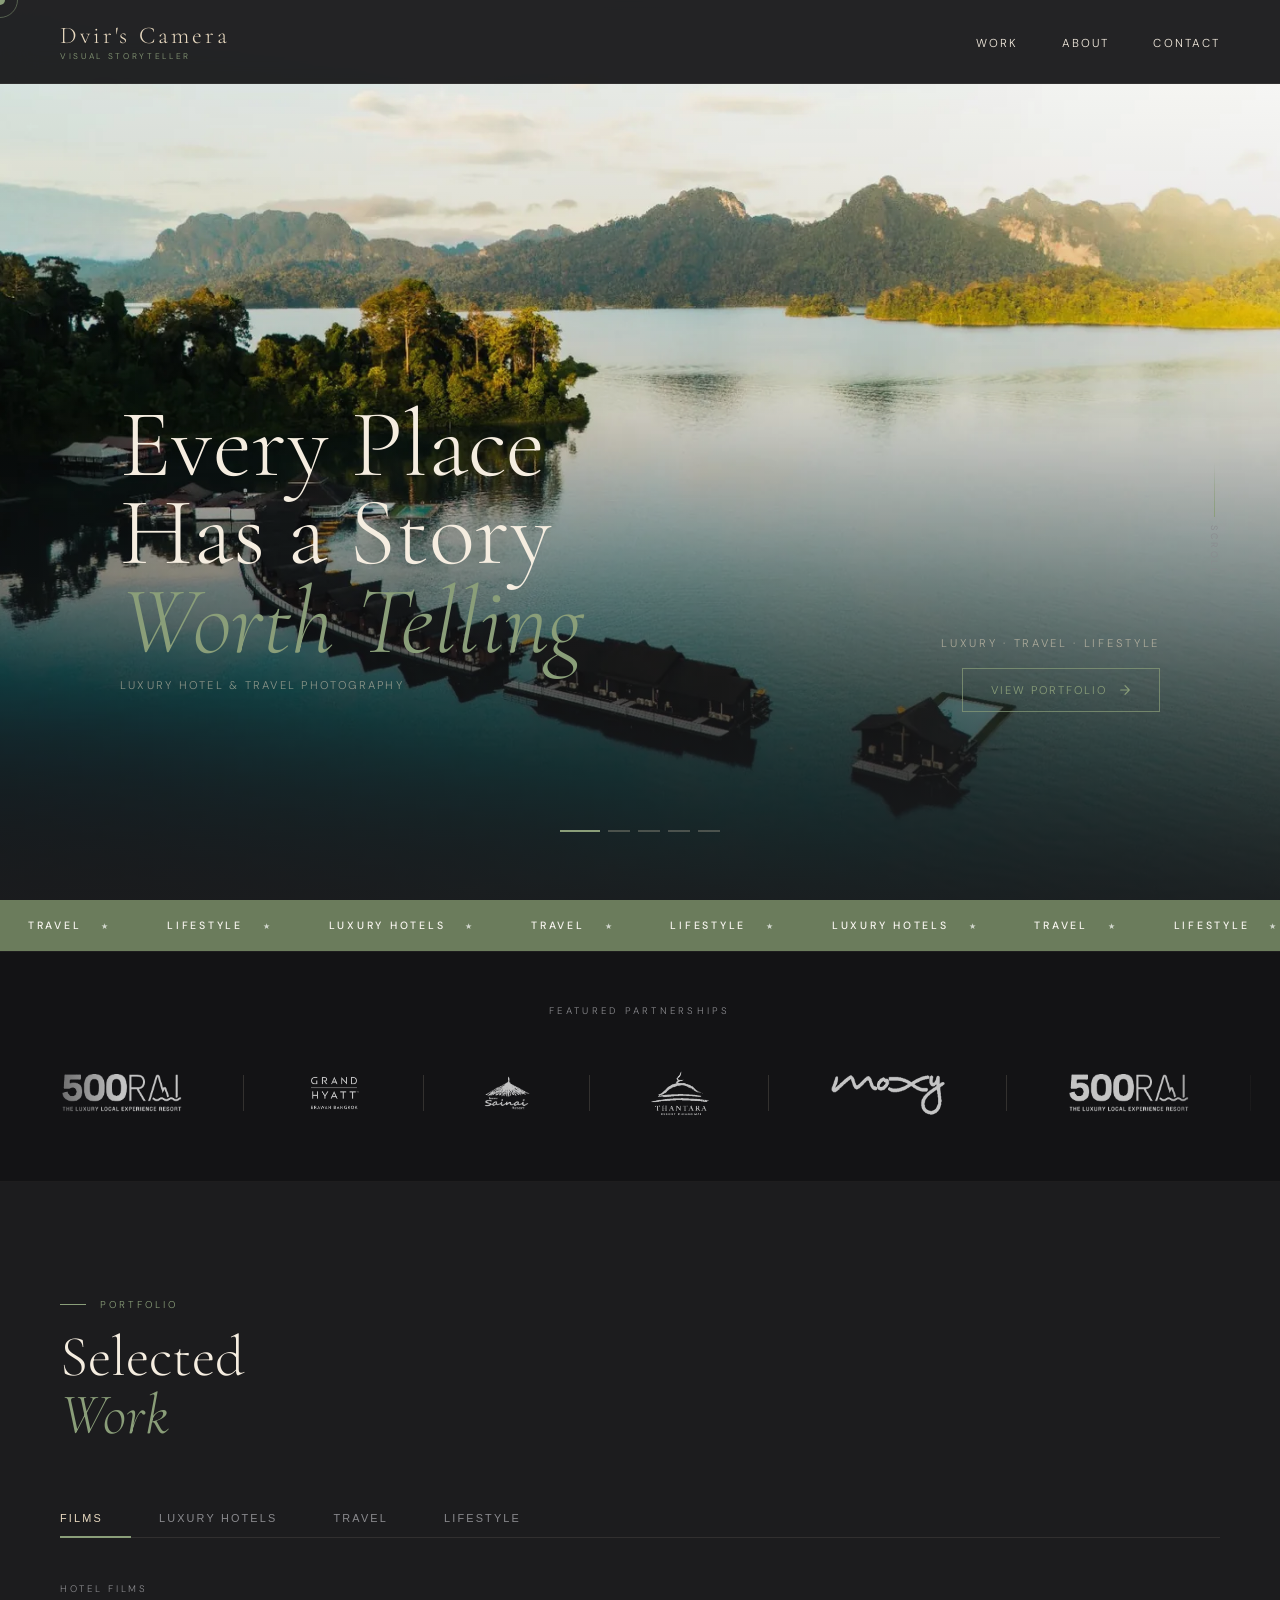
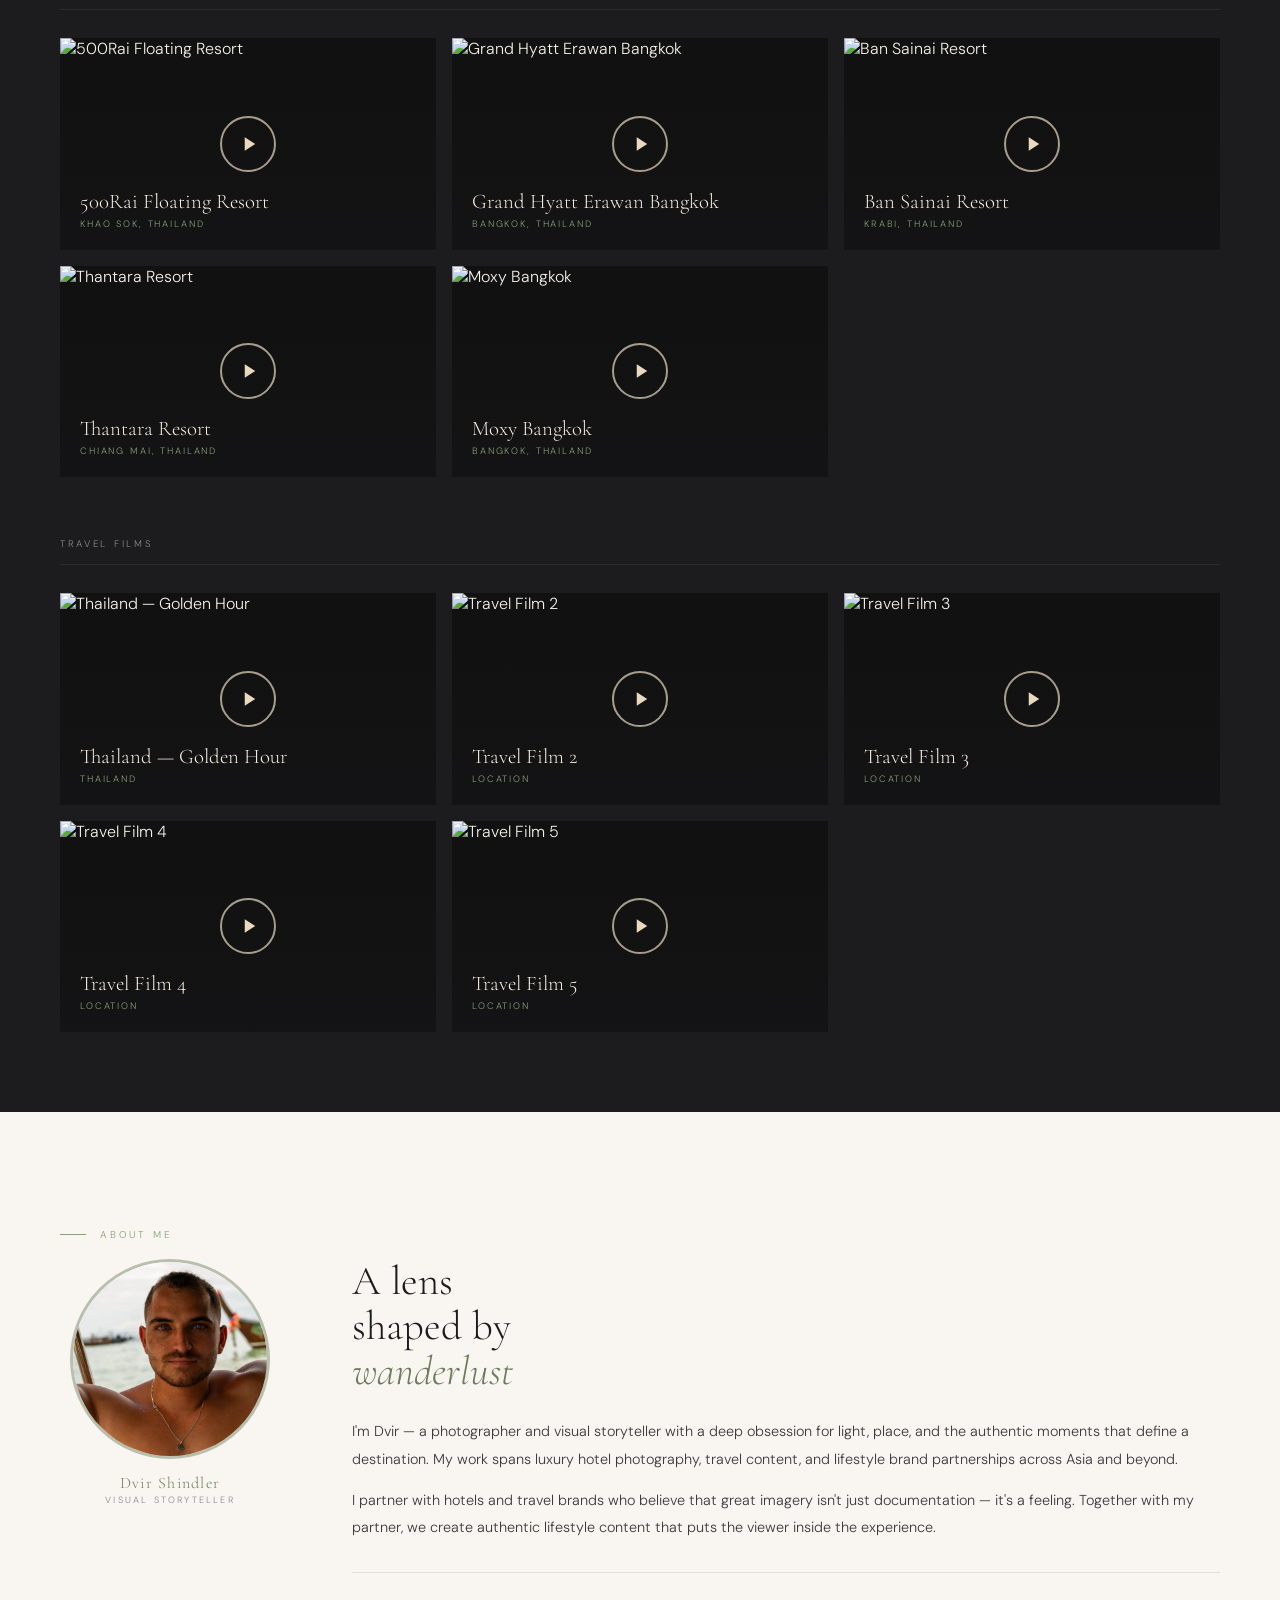
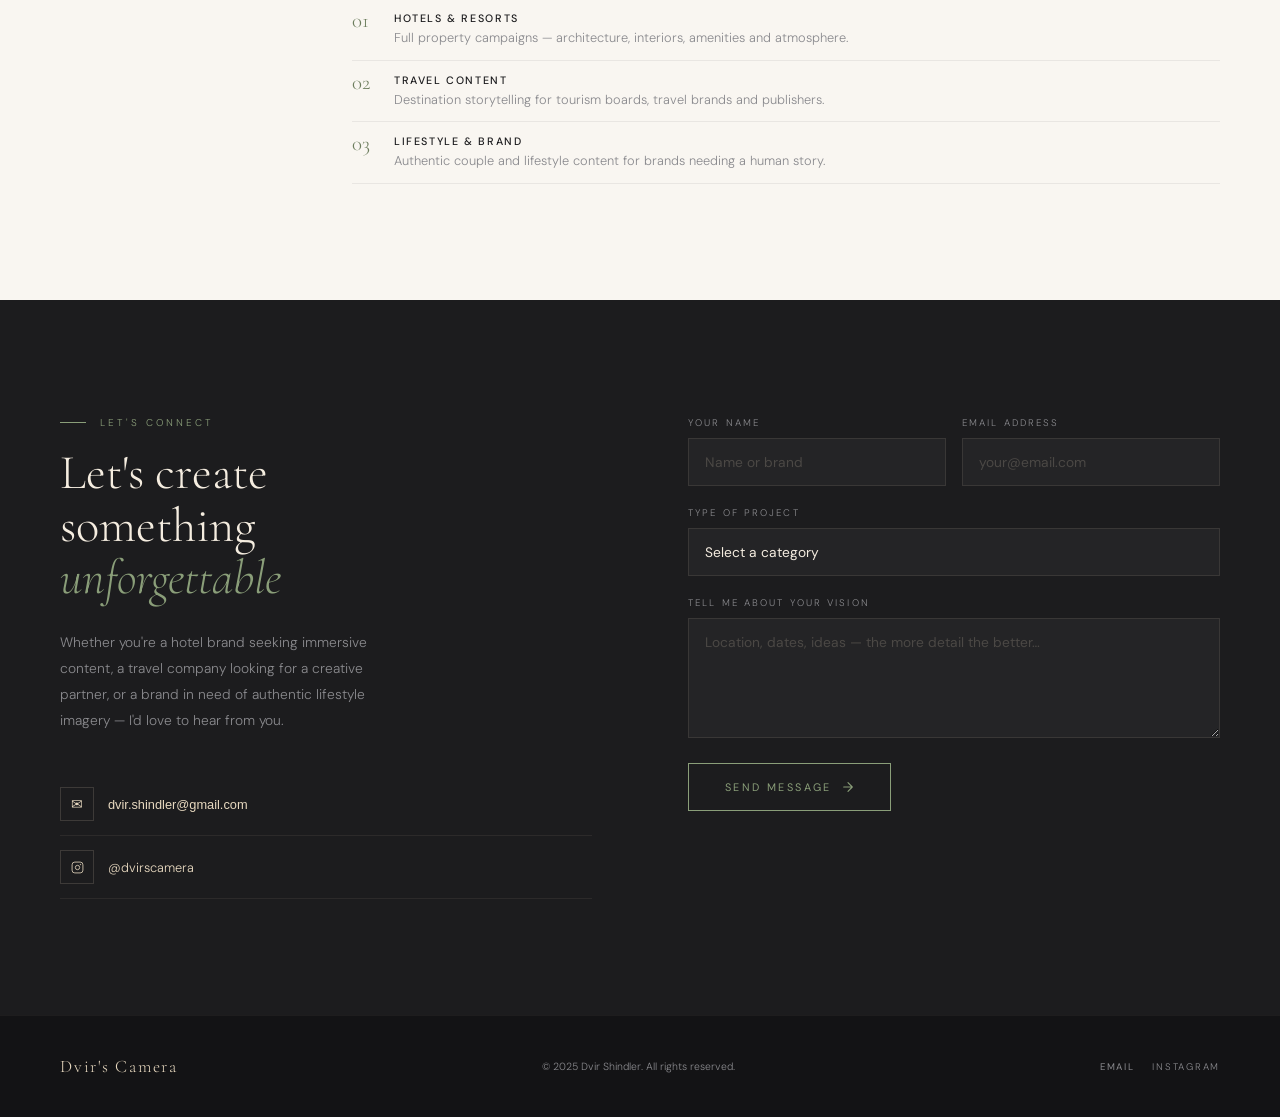
==== commit 8b85def0: "Refactor getVimeoThumb to use static URL" ====
--- a/index.html
+++ b/index.html
@@ -840,12 +840,8 @@
 
   container.innerHTML = '';
 
-  async function getVimeoThumb(vimeoId) {
-    try {
-      const res = await fetch(`https://vimeo.com/api/oembed.json?url=https://vimeo.com/${vimeoId}`);
-      const data = await res.json();
-      return data.thumbnail_url_with_play_button || data.thumbnail_url || null;
-    } catch { return null; }
+  function getVimeoThumb(vimeoId) {
+    return `https://vumbnail.com/${vimeoId}.jpg`;
   }
 
   async function buildFilmsSection(title, films) {
@@ -857,7 +853,7 @@
     grid.className = 'films-grid';
 
     await Promise.all(films.map(async film => {
-      const thumb = await getVimeoThumb(film.vimeoId);
+      const thumb = getVimeoThumb(film.vimeoId);
       const card = document.createElement('div');
       card.className = 'film-card';
       card.innerHTML = `
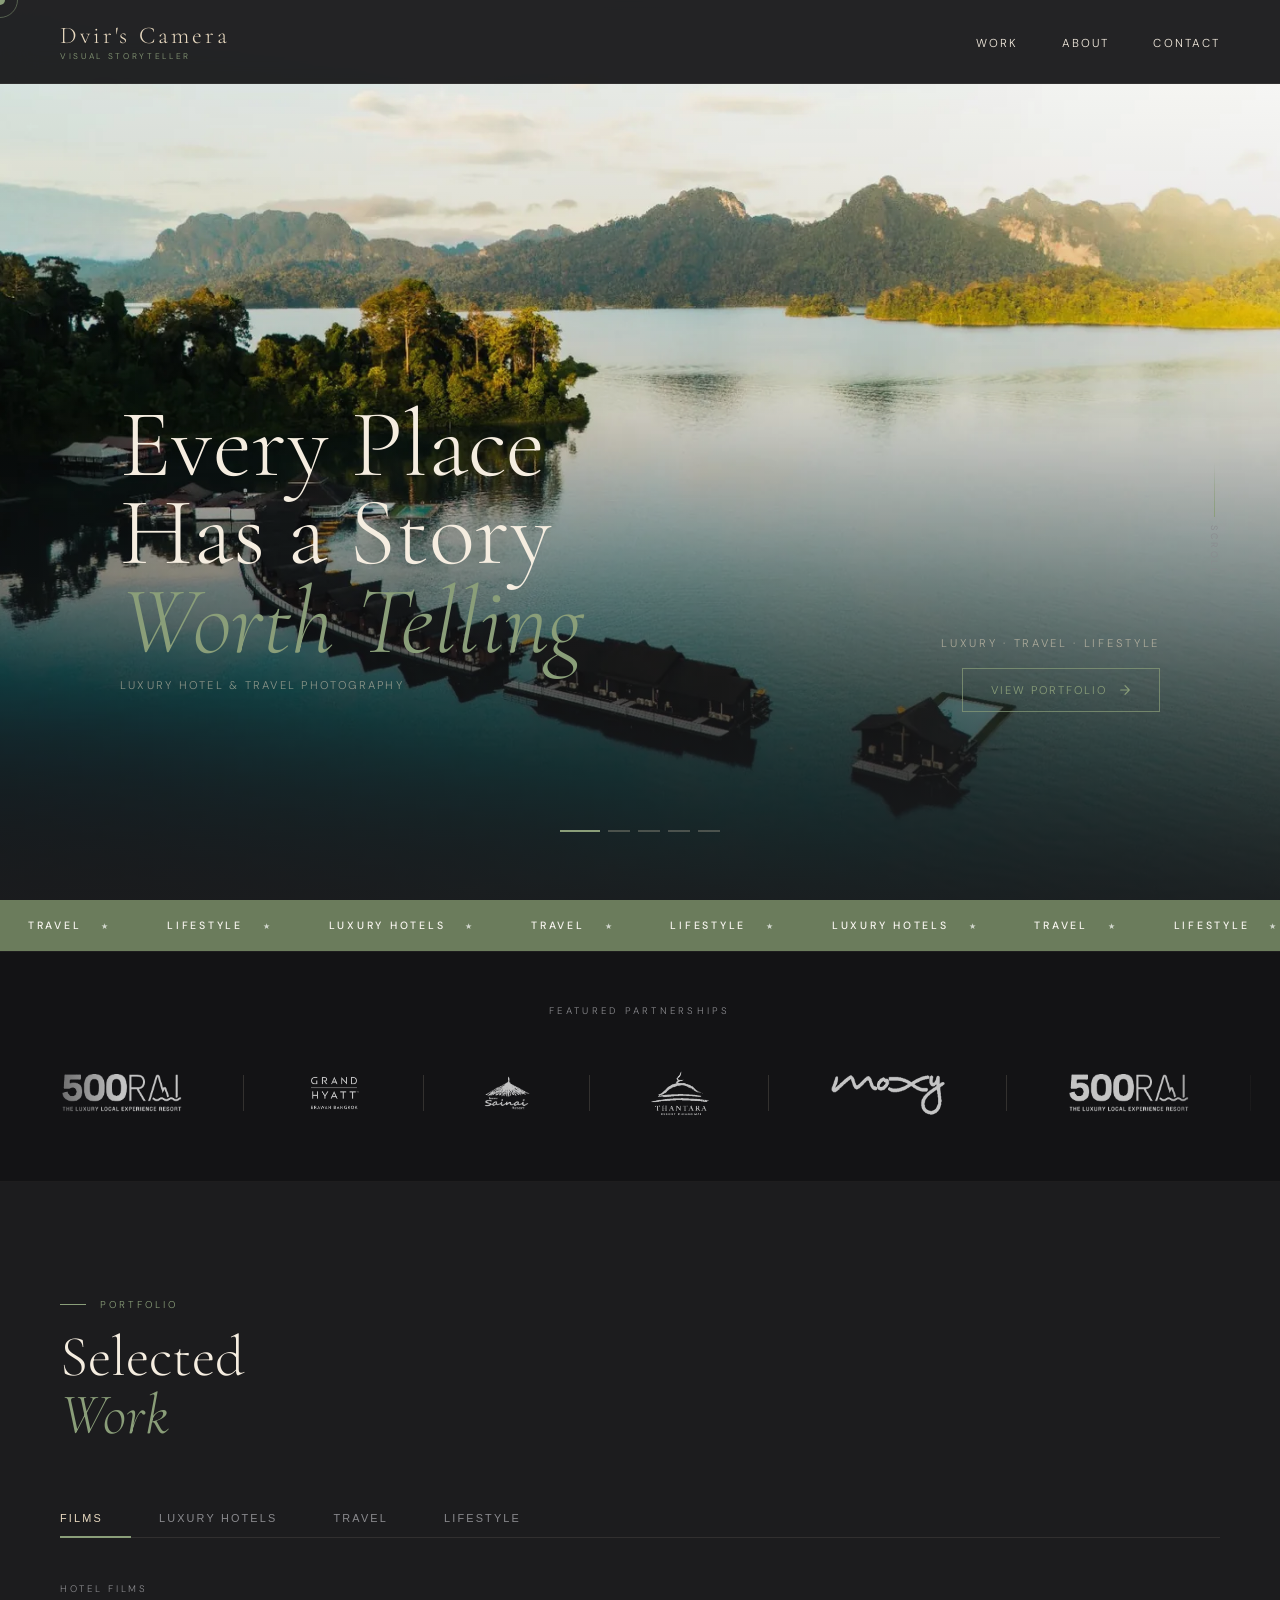
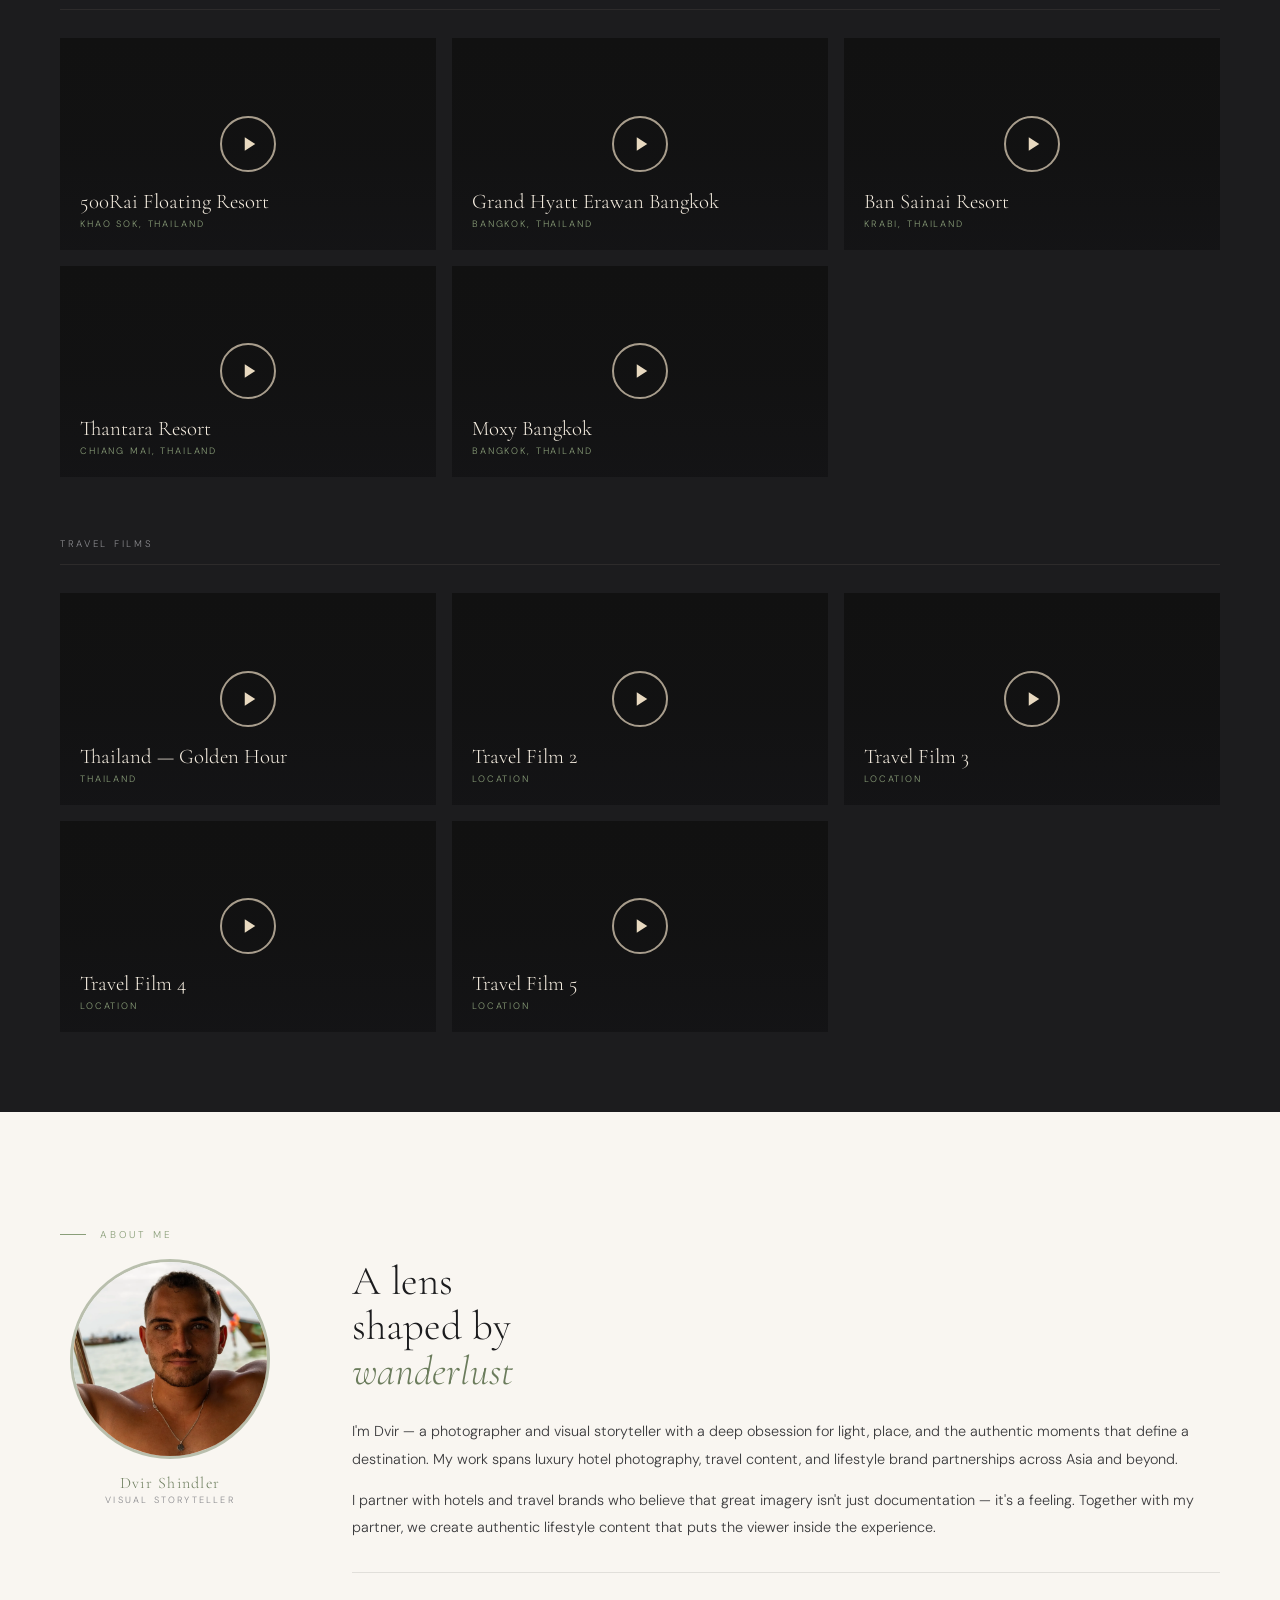
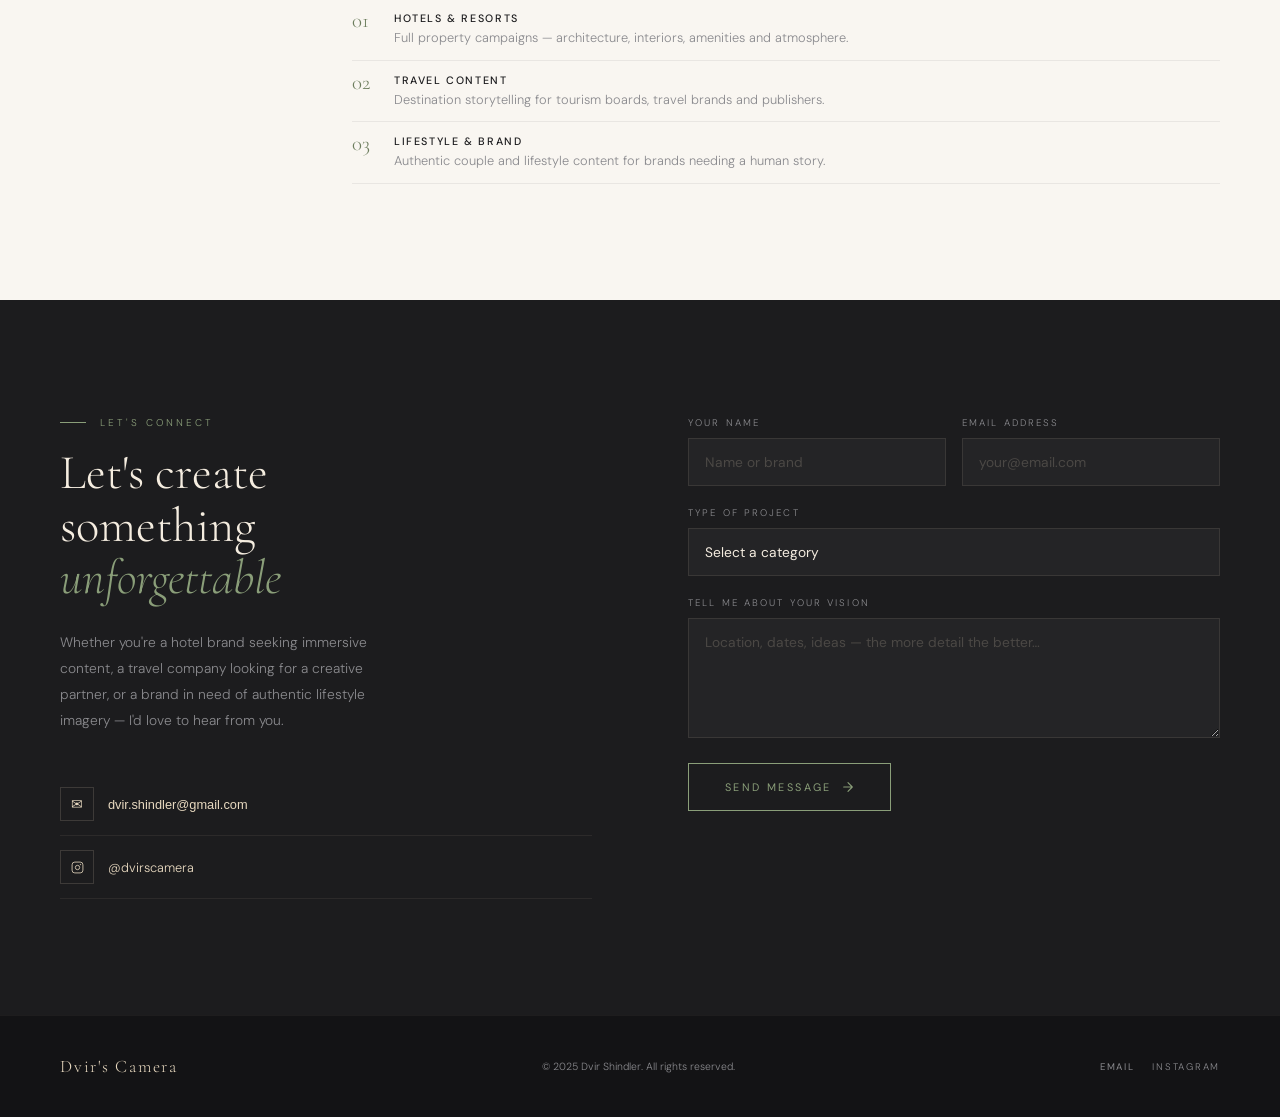
==== commit a4eb5a35: "Refactor thumbnail retrieval for films section Removed getVimeoThumb function and updated thumbnail " ====
--- a/index.html
+++ b/index.html
@@ -840,10 +840,7 @@
 
   container.innerHTML = '';
 
-  function getVimeoThumb(vimeoId) {
-    return `https://vumbnail.com/${vimeoId}.jpg`;
-  }
-
+ 
   async function buildFilmsSection(title, films) {
     if (!films.length) return null;
     const section = document.createElement('div');
@@ -853,7 +850,7 @@
     grid.className = 'films-grid';
 
     await Promise.all(films.map(async film => {
-      const thumb = getVimeoThumb(film.vimeoId);
+      const thumb = film.thumbnail || null;
       const card = document.createElement('div');
       card.className = 'film-card';
       card.innerHTML = `
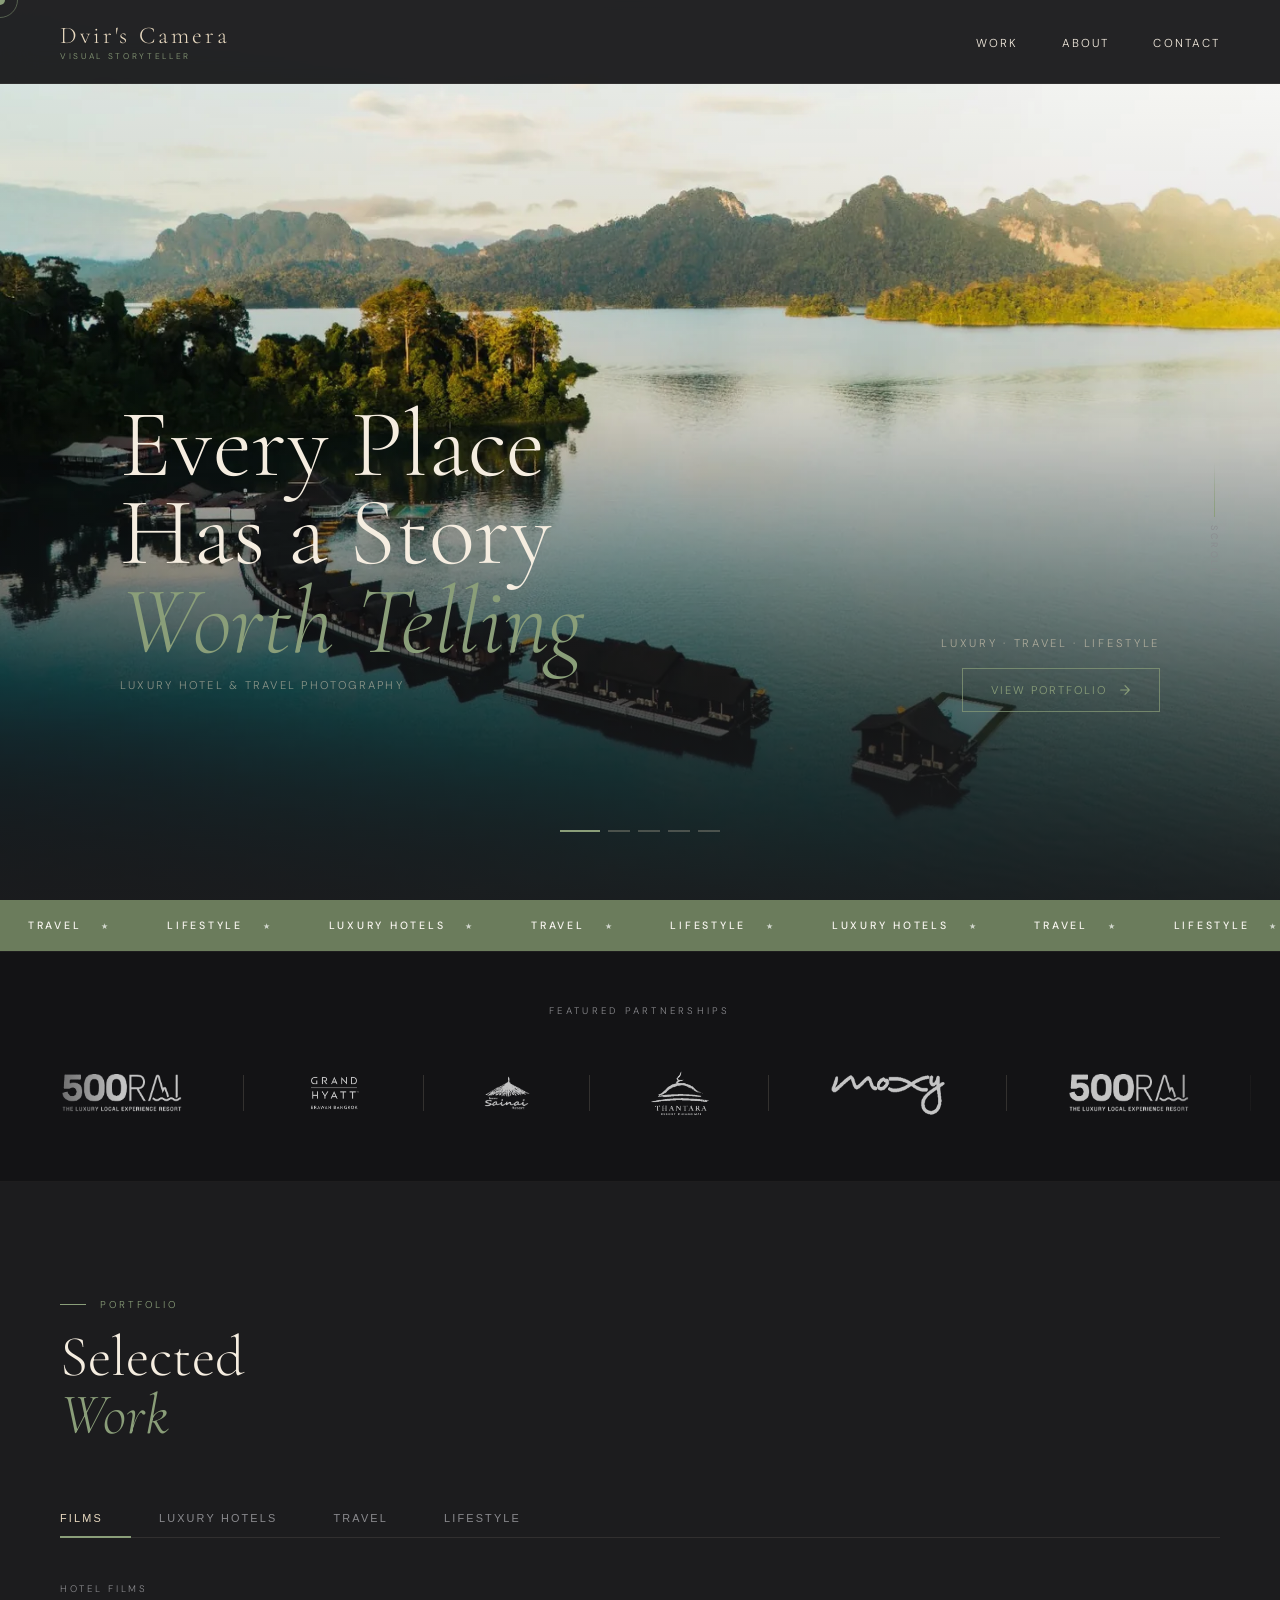
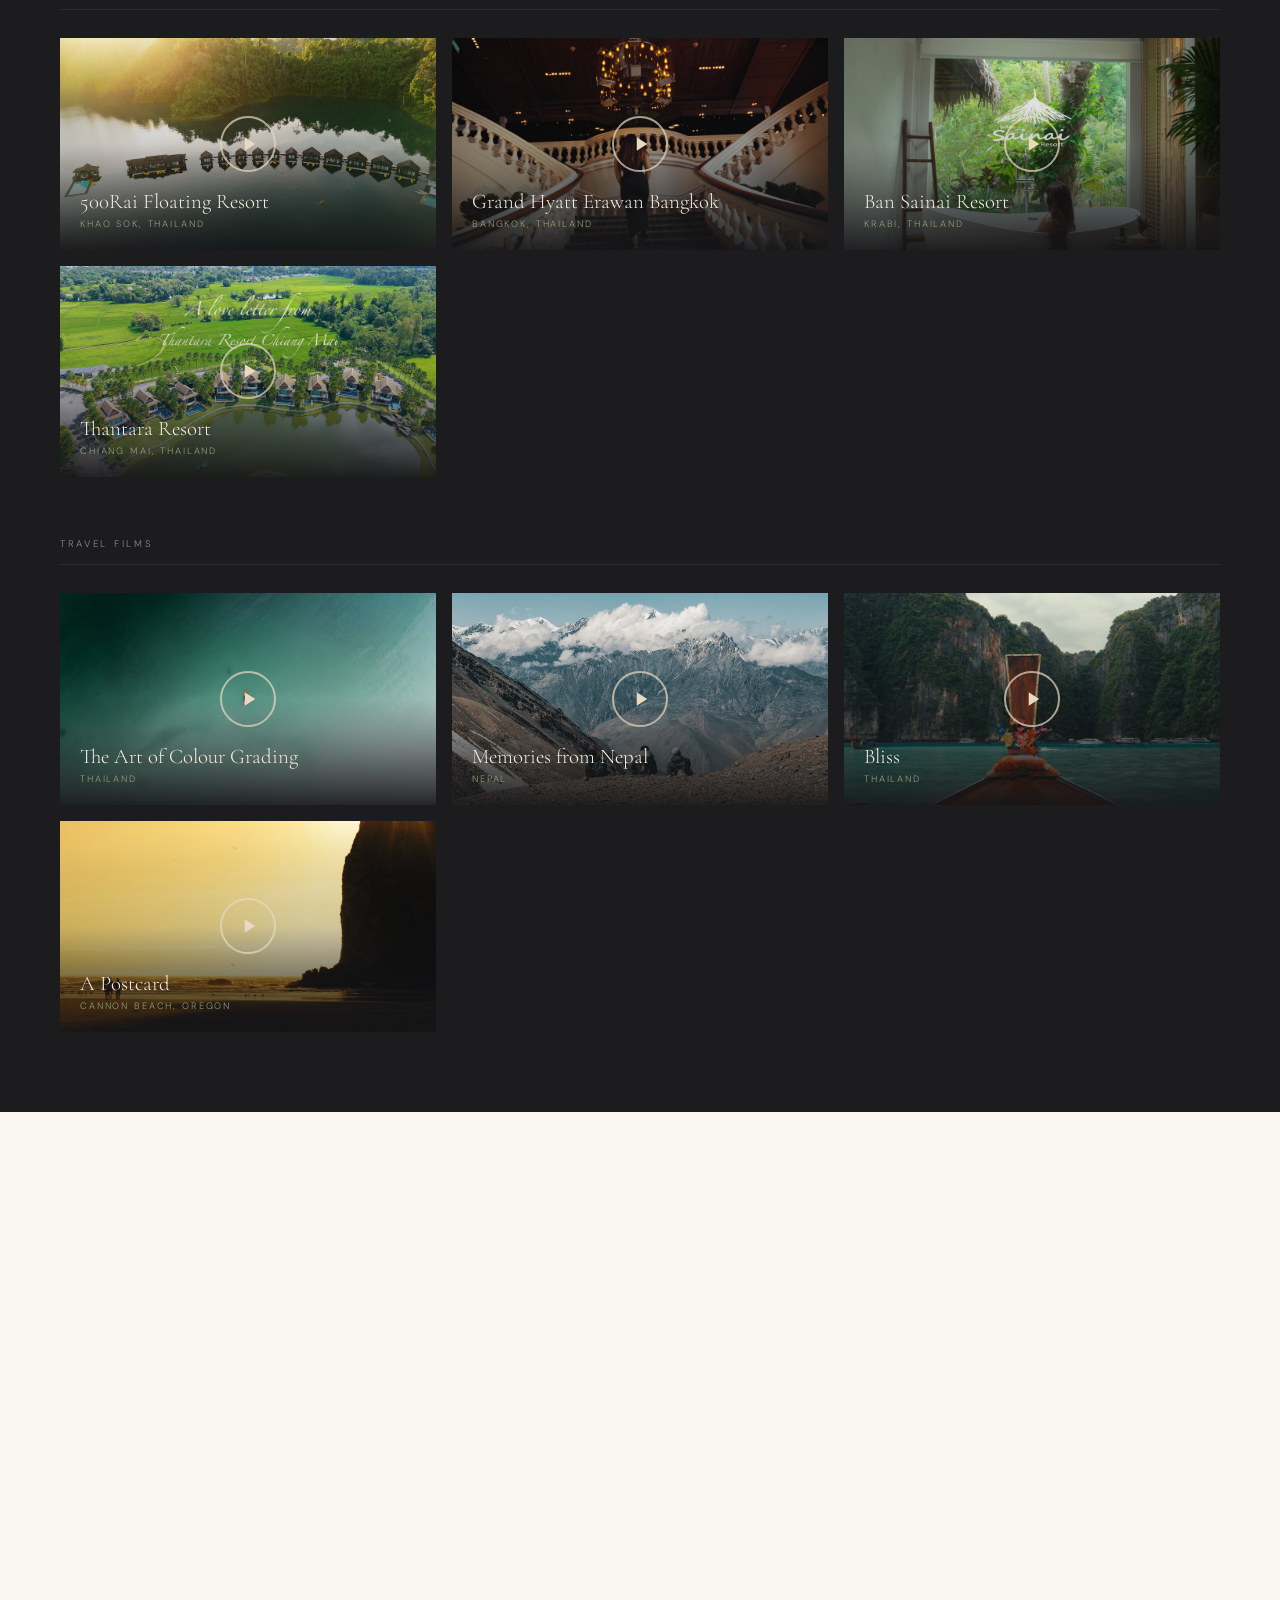
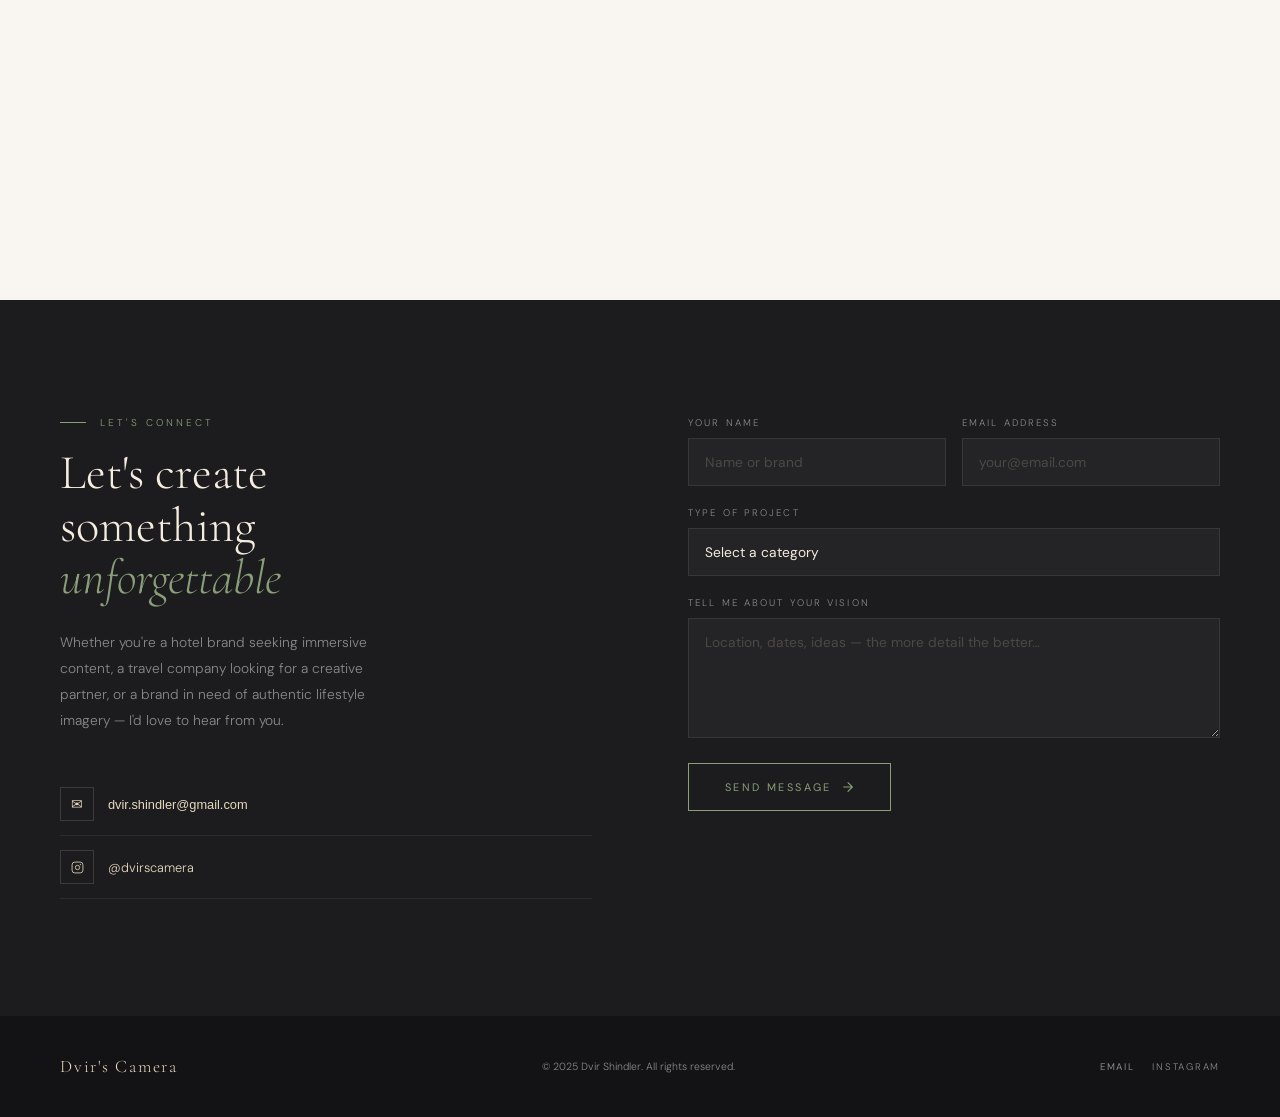
==== commit 0d1703b3: "Update Google Analytics Measurement ID" ====
--- a/index.html
+++ b/index.html
@@ -47,12 +47,12 @@
 <link href="https://fonts.googleapis.com/css2?family=Cormorant+Garamond:ital,wght@0,300;0,400;1,300;1,400&family=DM+Sans:wght@300;400;500&display=swap" rel="stylesheet"/>
 
 <!-- Google Analytics — replace G-XXXXXXXXXX with your Measurement ID -->
-<script async src="https://www.googletagmanager.com/gtag/js?id=G-XXXXXXXXXX"></script>
+<script async src="https://www.googletagmanager.com/gtag/js?id=G-J23NYBV68H"></script>
 <script>
   window.dataLayer = window.dataLayer || [];
   function gtag(){dataLayer.push(arguments);}
   gtag('js', new Date());
-  gtag('config', 'G-XXXXXXXXXX');
+  gtag('config', 'G-J23NYBV68H');
 </script>
 
 <style>
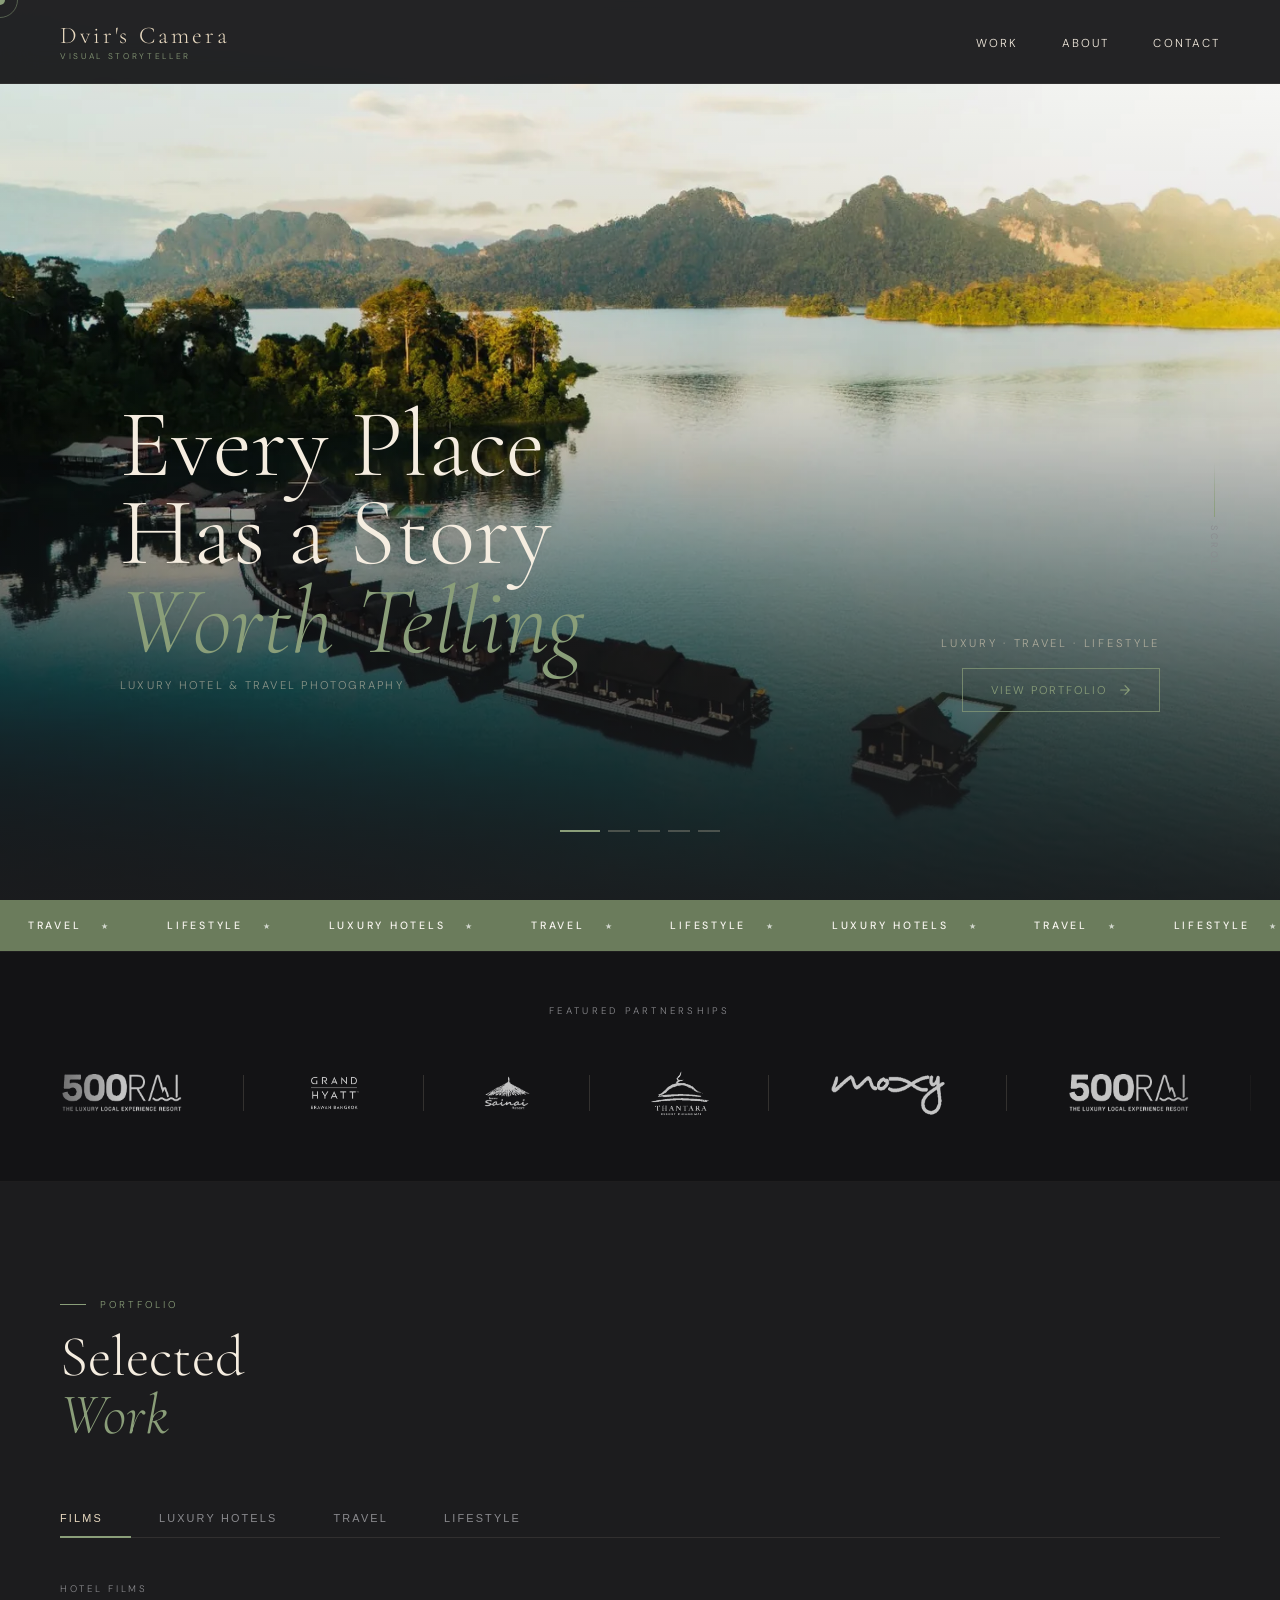
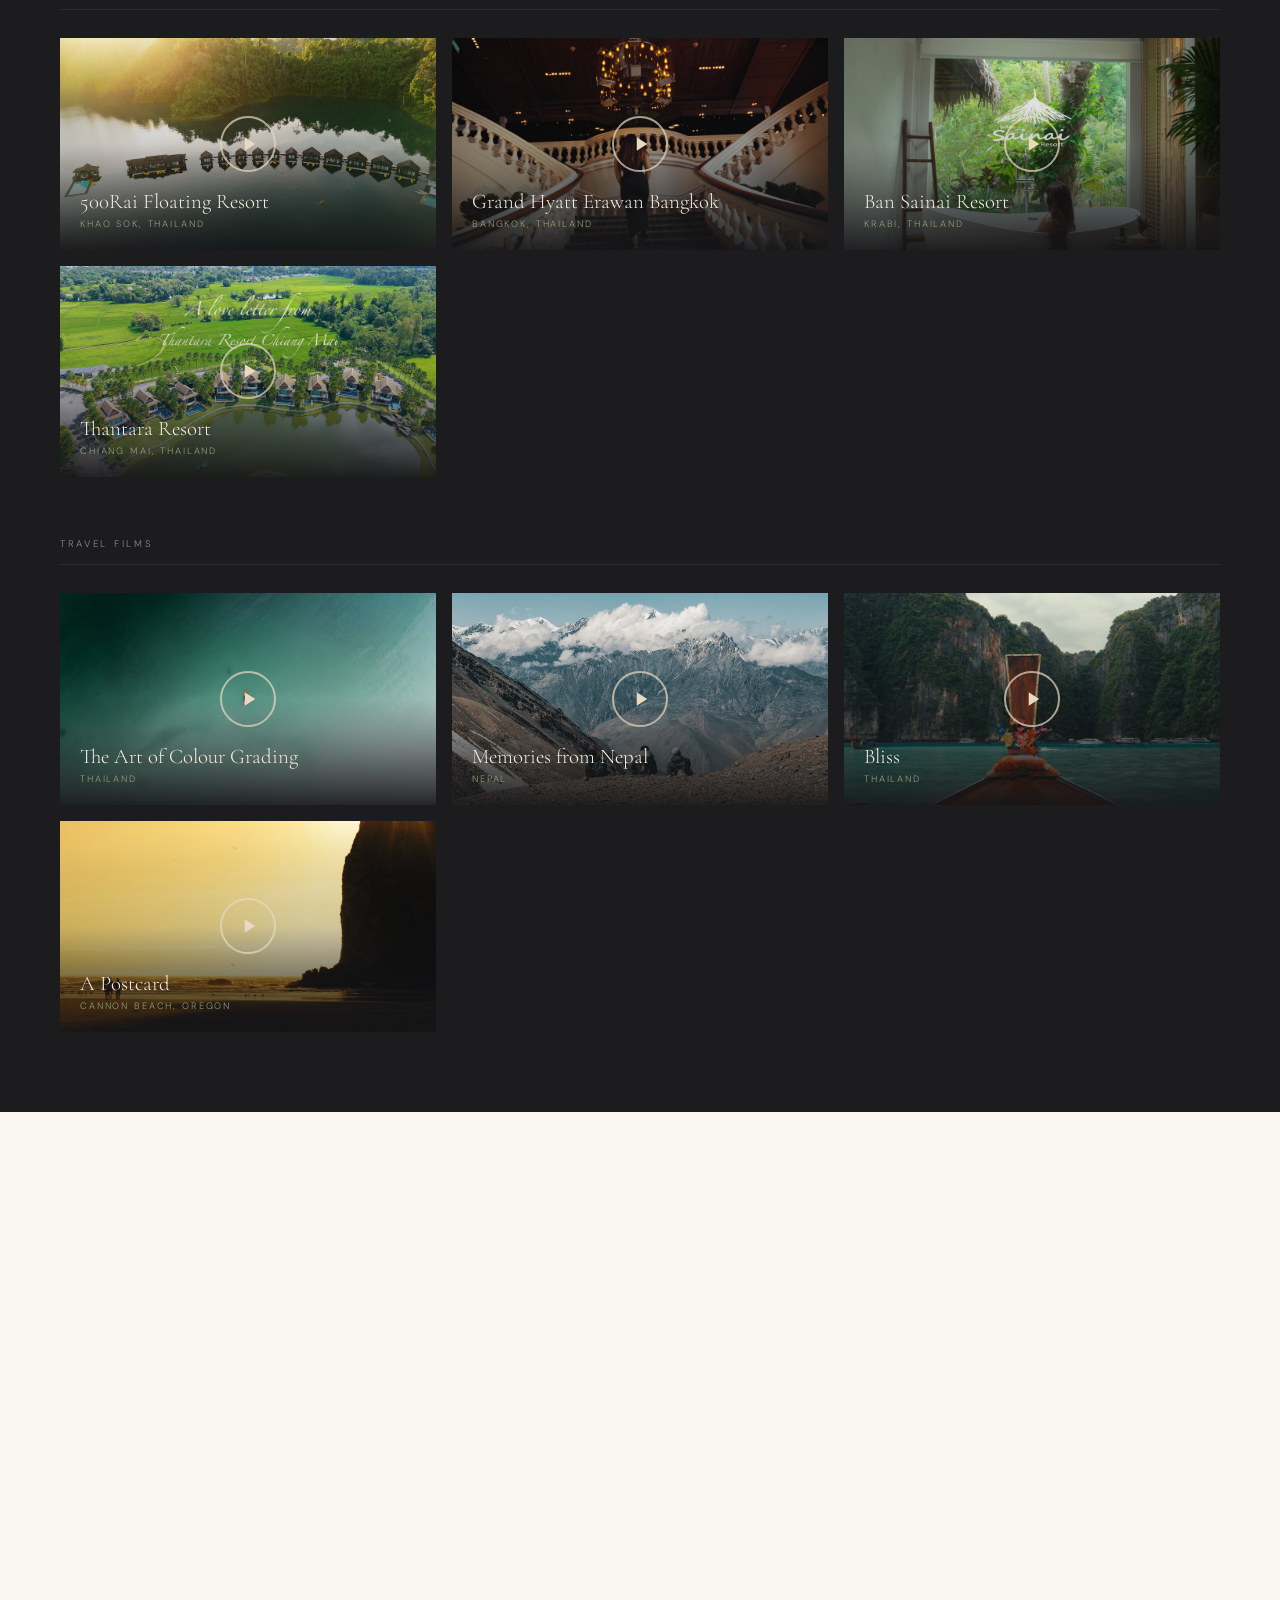
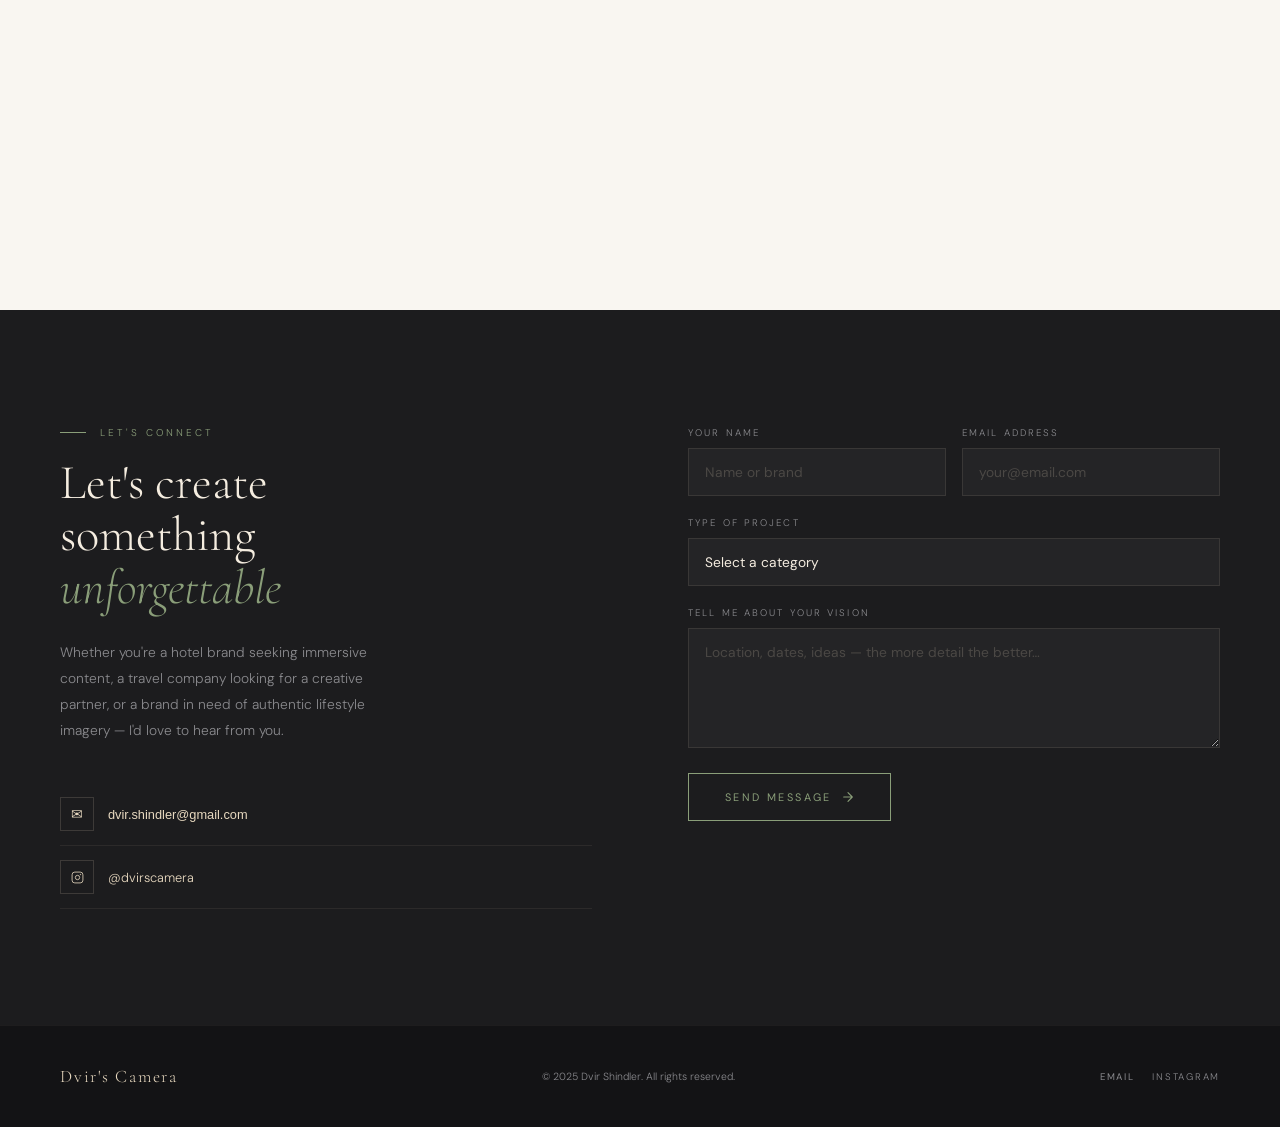
==== commit 5f897270: "Revise about section for clarity and focus" ====
--- a/index.html
+++ b/index.html
@@ -635,21 +635,21 @@
       </div>
     </div>
     <div class="about-text">
-      <h2 class="about-hdg reveal rd1">A lens<br>shaped by<br><em>wanderlust</em></h2>
-      <p class="about-body reveal rd2">I'm Dvir — a photographer and visual storyteller with a deep obsession for light, place, and the authentic moments that define a destination. My work spans luxury hotel photography, travel content, and lifestyle brand partnerships across Asia and beyond.</p>
-      <p class="about-body reveal rd2">I partner with hotels and travel brands who believe that great imagery isn't just documentation — it's a feeling. Together with my partner, we create authentic lifestyle content that puts the viewer inside the experience.</p>
+      <h2 class="about-hdg reveal rd1">Luxury Hotel &amp; Travel<br><em>Photographer</em></h2>
+      <p class="about-body reveal rd2">I'm Dvir, a luxury hotel photographer and travel videographer with a deep obsession for light, place, and the authentic moments that define a destination. My work spans luxury resort photography, hospitality content creation, and lifestyle brand partnerships globally.</p>
+      <p class="about-body reveal rd2">I partner with luxury hotels, boutique resorts, and travel brands who understand that great visual content isn't just documentation, it's a feeling. Together with my partner, we create cinematic photo and video content that puts the viewer inside the experience - built for social media, marketing campaigns, and brand storytelling.</p>
       <div class="about-offers reveal rd3">
         <div class="offer-row">
           <div class="offer-num">01</div>
-          <div class="offer-text"><h4>Hotels &amp; Resorts</h4><p>Full property campaigns — architecture, interiors, amenities and atmosphere.</p></div>
+          <div class="offer-text"><h4>Luxury Hotel &amp; Resort Photography</h4><p>Full property campaigns — architecture, interiors, amenities, and atmosphere for hospitality brands.</p></div>
         </div>
         <div class="offer-row">
           <div class="offer-num">02</div>
-          <div class="offer-text"><h4>Travel Content</h4><p>Destination storytelling for tourism boards, travel brands and publishers.</p></div>
+          <div class="offer-text"><h4>Travel &amp; Destination Videography</h4><p>Cinematic destination storytelling for tourism boards, travel brands, and hospitality groups.</p></div>
         </div>
         <div class="offer-row">
           <div class="offer-num">03</div>
-          <div class="offer-text"><h4>Lifestyle &amp; Brand</h4><p>Authentic couple and lifestyle content for brands needing a human story.</p></div>
+          <div class="offer-text"><h4>Lifestyle &amp; Brand Content Creation</h4><p>Authentic couple and lifestyle content for brands needing a human story.</p></div>
         </div>
       </div>
     </div>
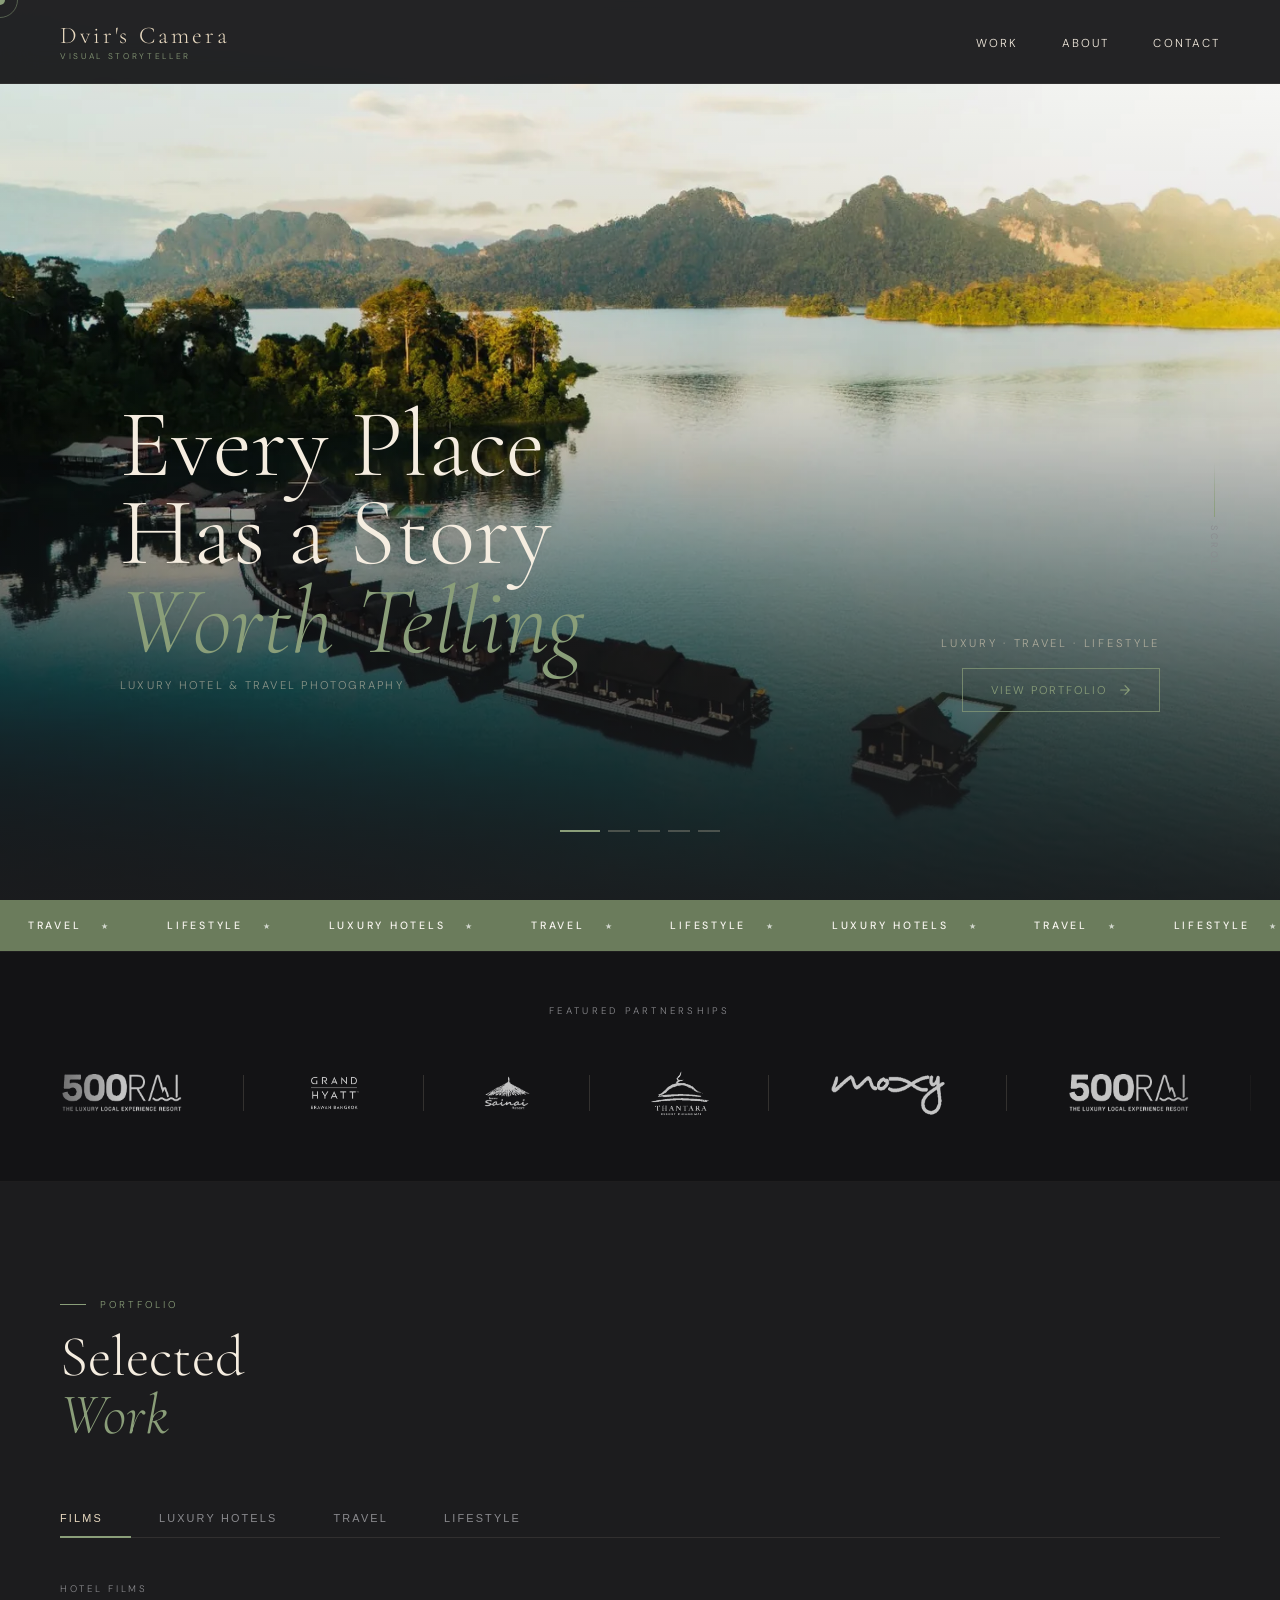
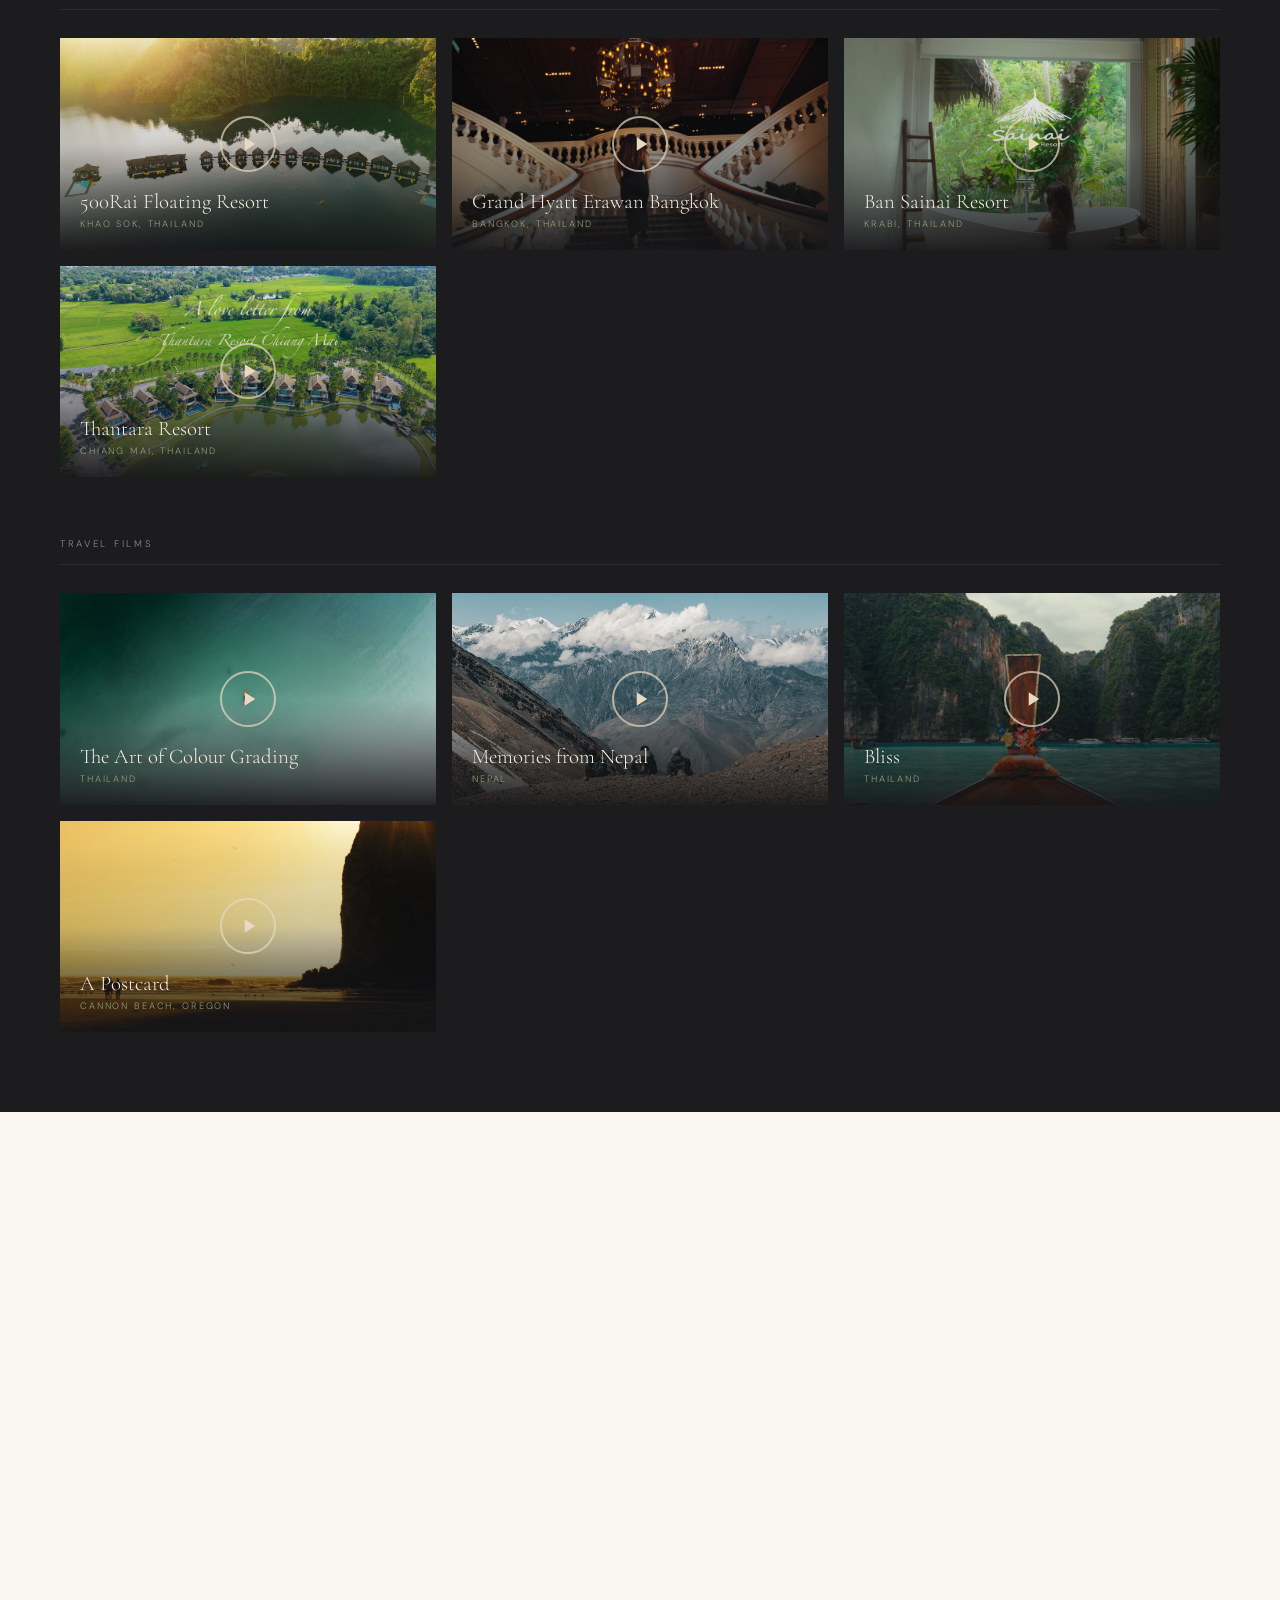
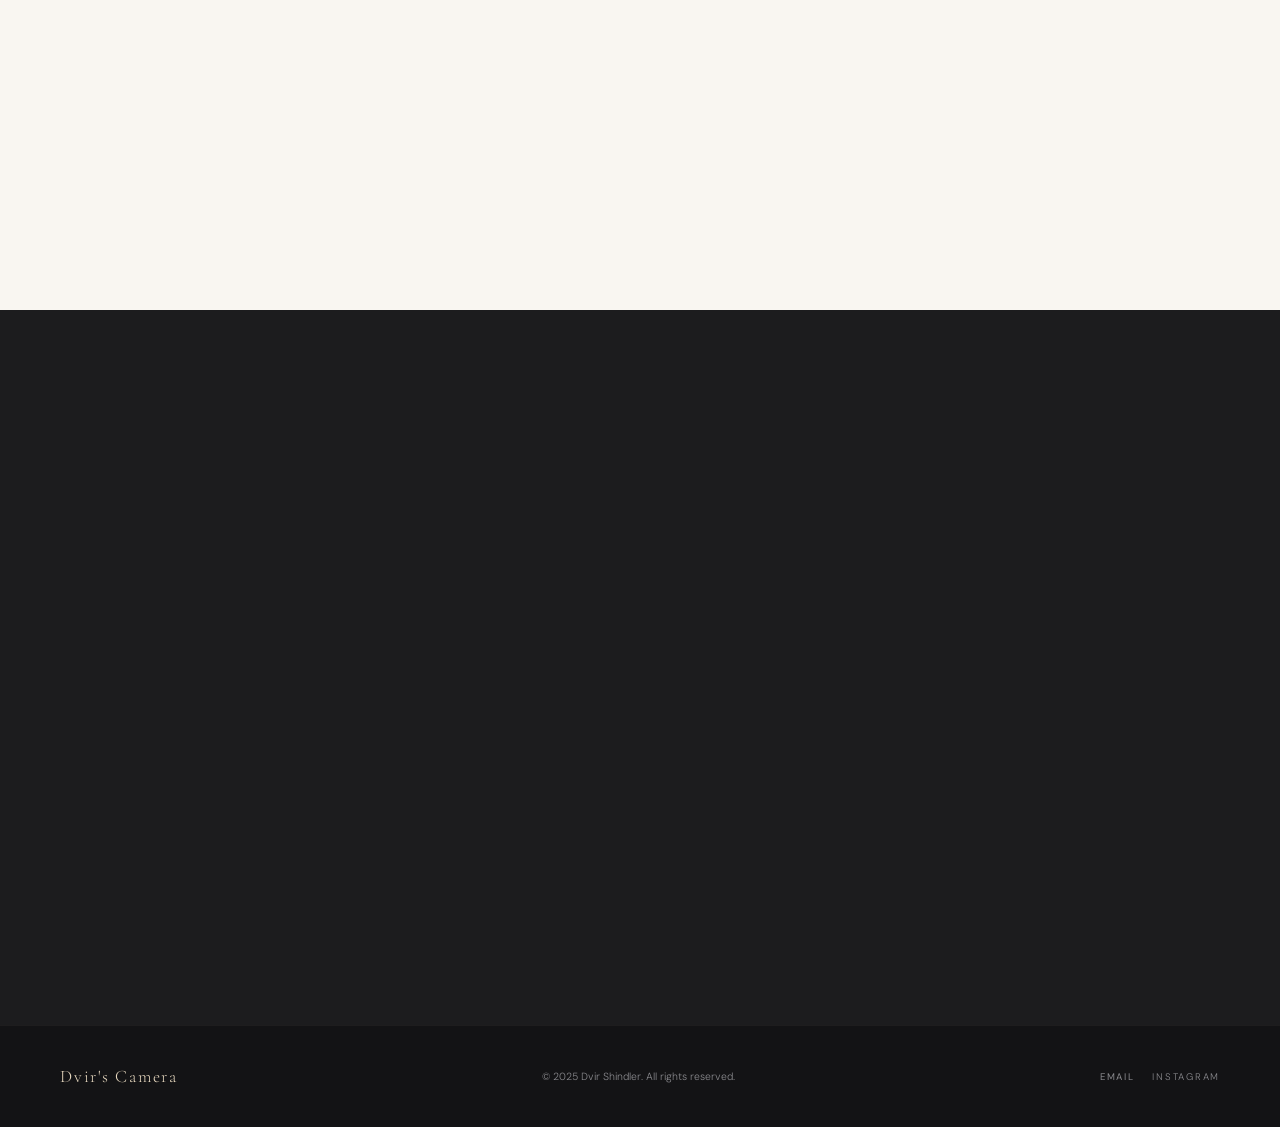
==== commit 038a9c41: "Revise title and description in index.html Updated title and description meta tags for clarity." ====
--- a/index.html
+++ b/index.html
@@ -3,8 +3,8 @@
 <head>
 <meta charset="UTF-8"/>
 <meta name="viewport" content="width=device-width,initial-scale=1.0"/>
-<title>Dvir's Camera — Luxury Hotel & Travel Photography</title>
-<meta name="description" content="Dvir Shindler — Visual Storyteller. Luxury hotel photography and travel content creation across Asia and beyond."/>
+<title>Dvir's Camera - Luxury Hotel & Travel Photography</title>
+<meta name="description" content="Dvir Shindler is a luxury hotel photographer and travel videographer creating cinematic content for resorts and travel brands globally."/>
 <meta name="keywords" content="luxury hotel photographer, travel photographer, visual storyteller, hotel photography, lifestyle photography"/>
 <link rel="canonical" href="https://www.dvirscamera.com/"/>
 
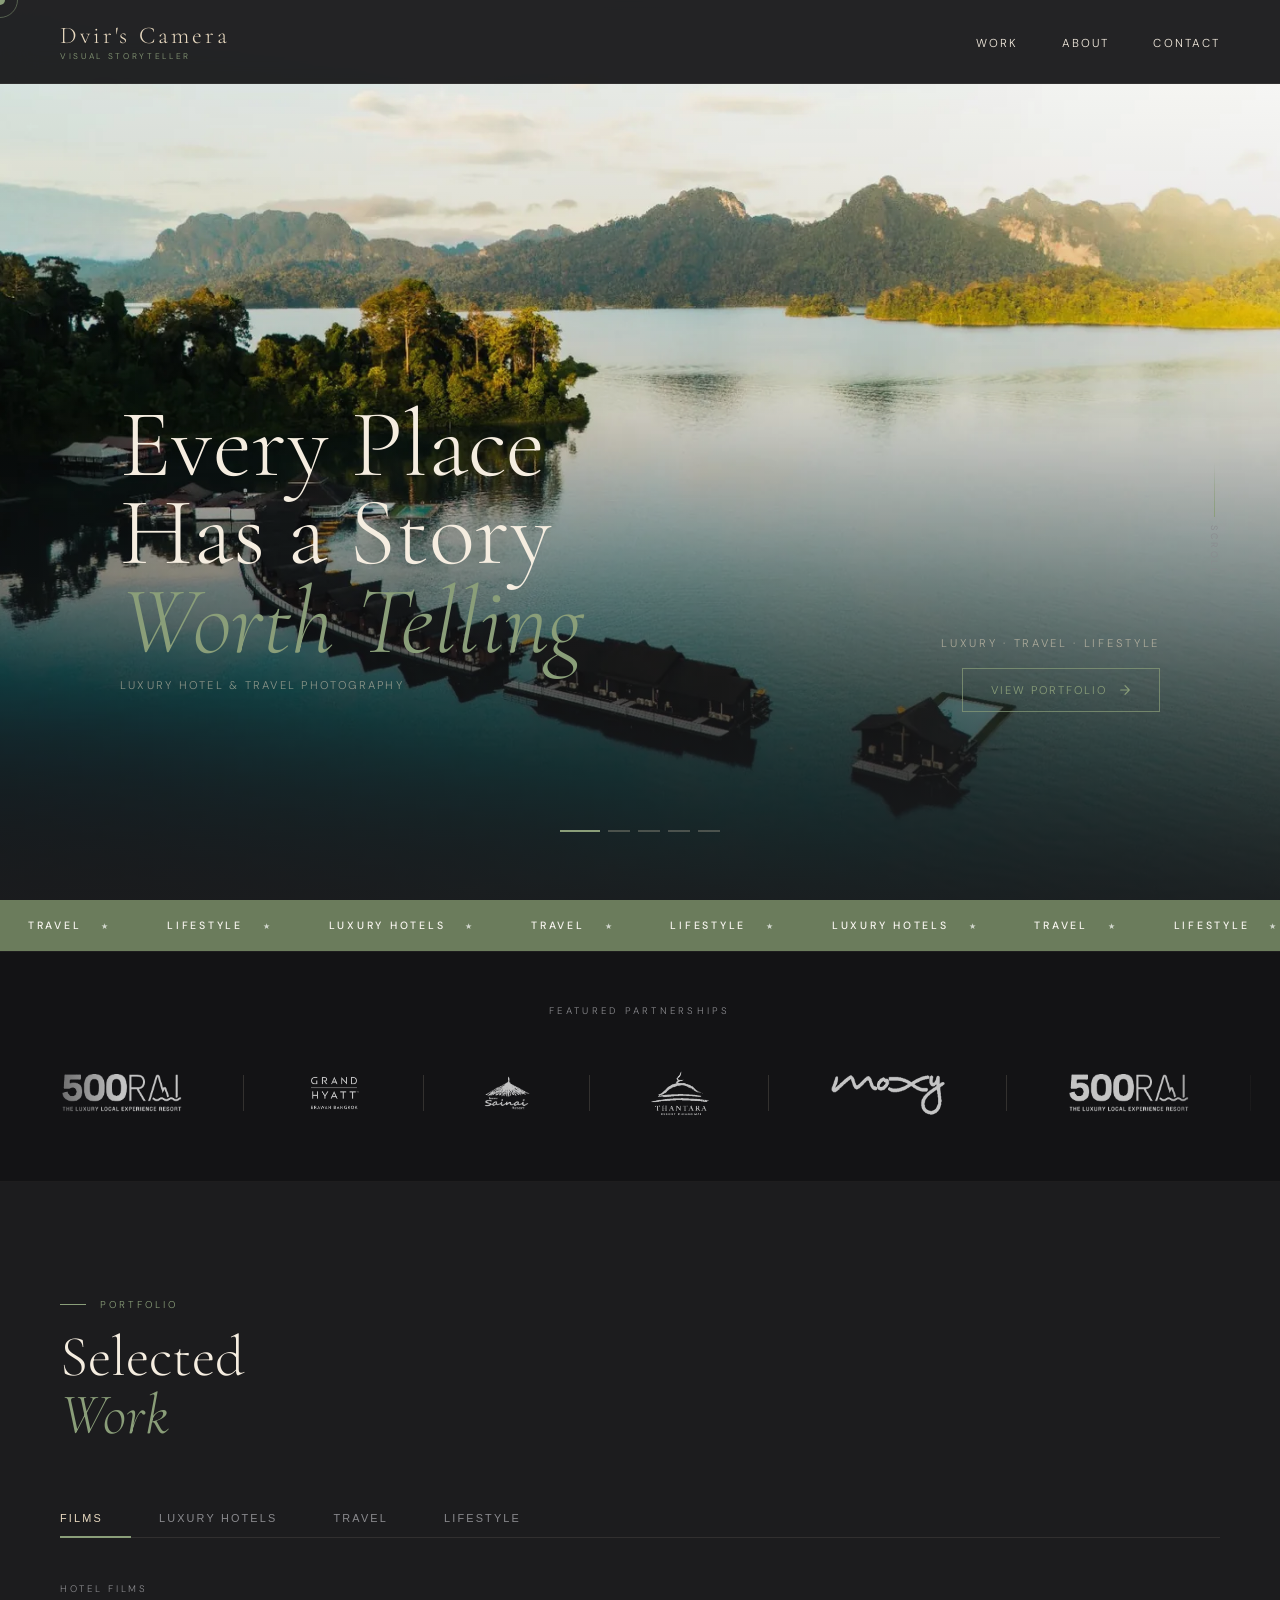
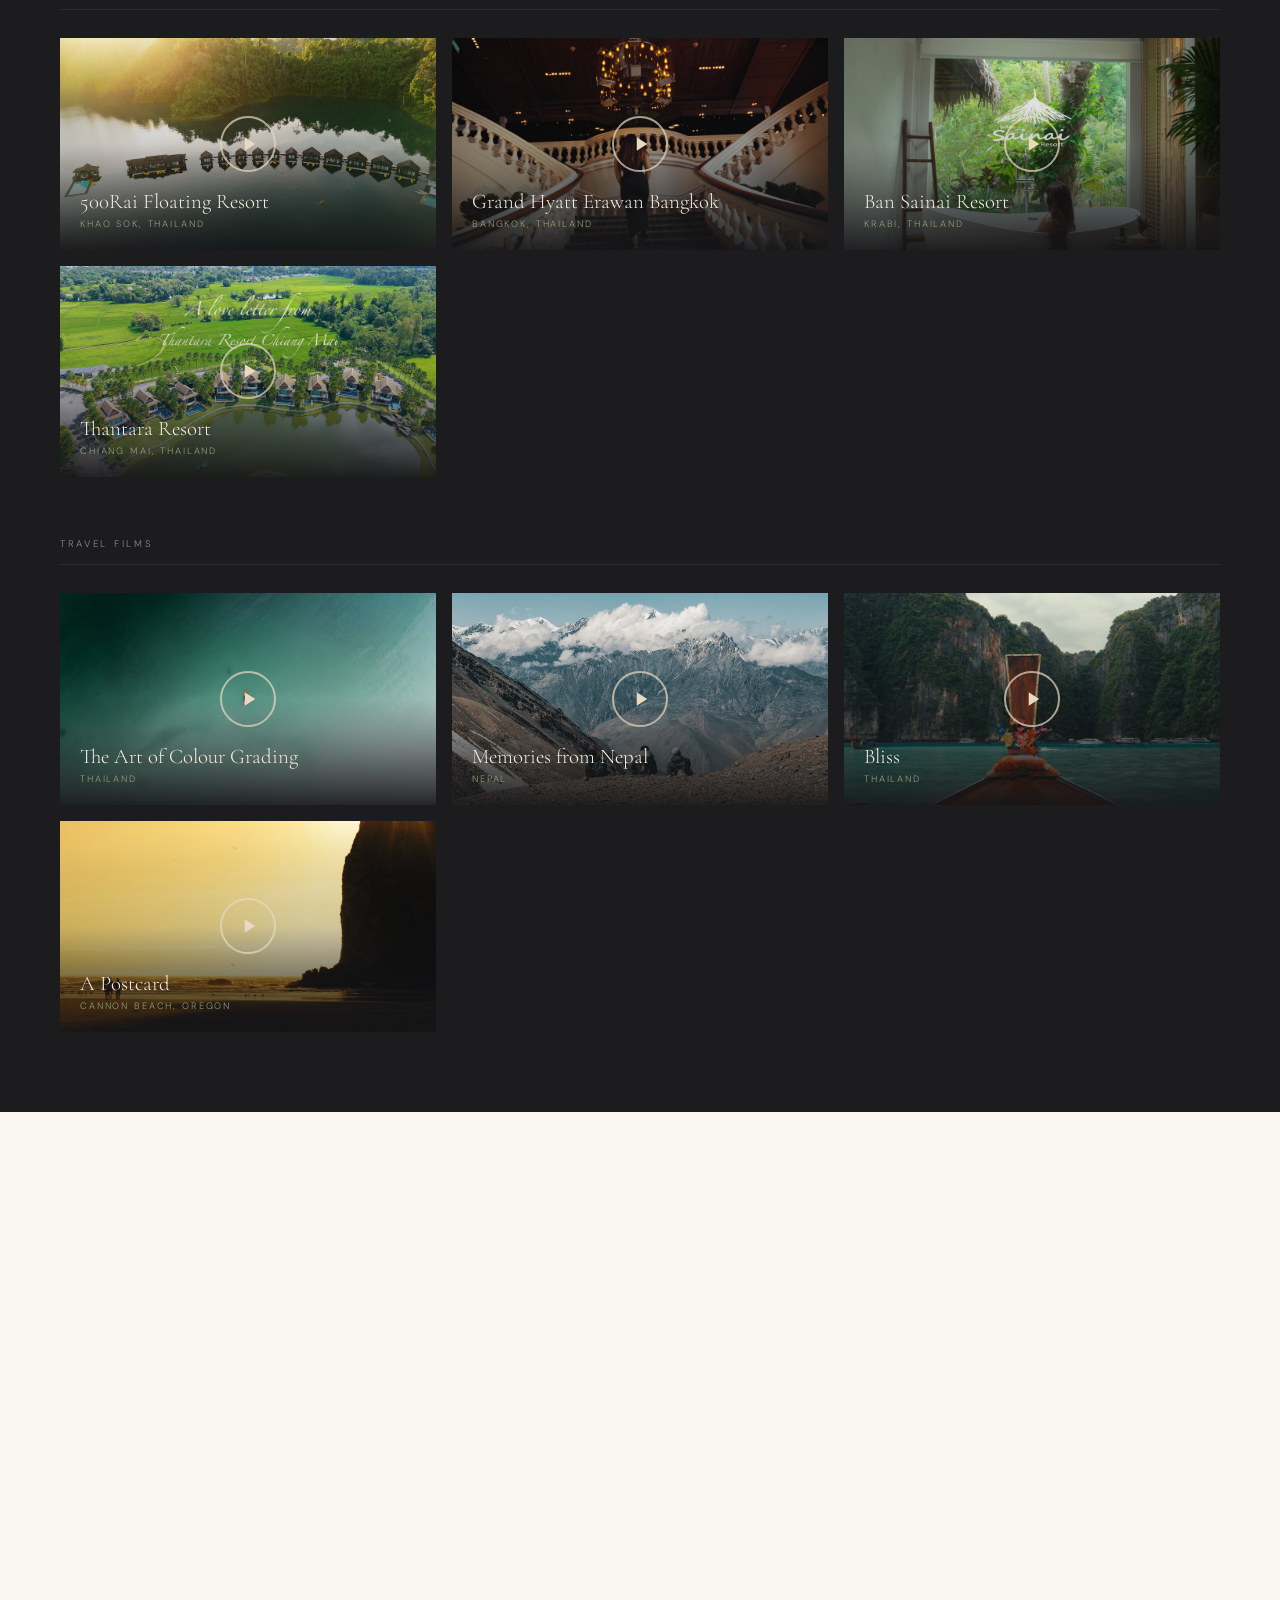
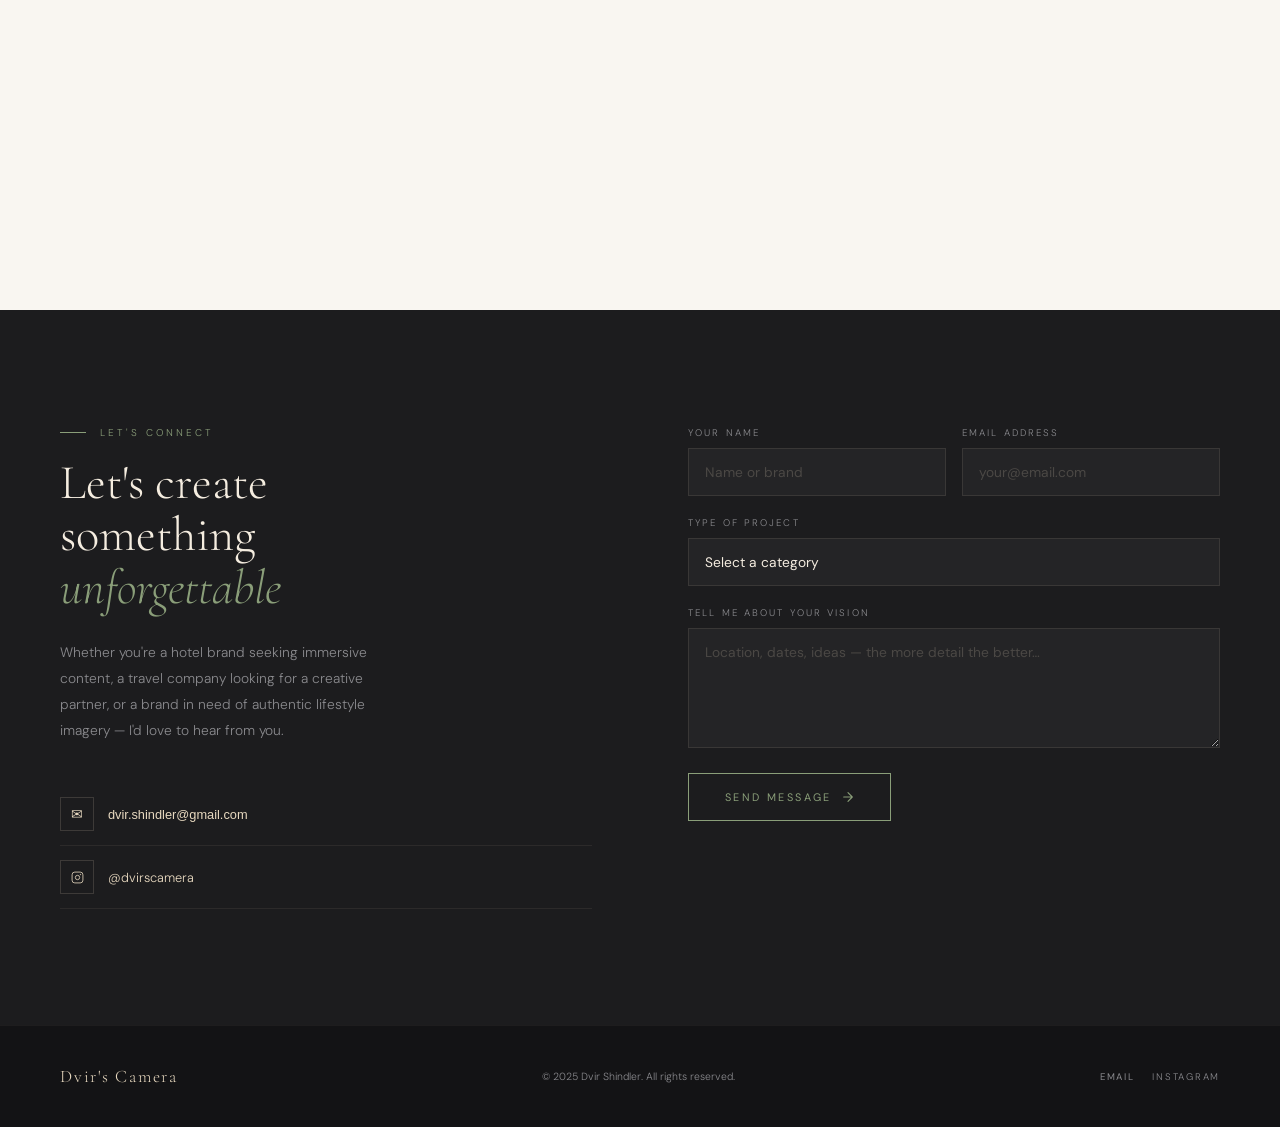
==== commit 61b87466: "Add files via upload" ====
--- a/index.html
+++ b/index.html
@@ -310,6 +310,9 @@
 .gi.visible{opacity:1;transform:translateY(0);}
 .gi.gi-hidden{display:none;}
 .gi img{width:100%;height:auto;display:block;transition:transform .8s cubic-bezier(.23,1,.32,1);}
+/* ── IMAGE PROTECTION ── */
+img{-webkit-user-select:none;user-select:none;-webkit-touch-callout:none;pointer-events:auto;}
+.hero-slide-bg{-webkit-user-select:none;user-select:none;-webkit-touch-callout:none;}
 .gi:hover img{transform:scale(1.04);}
 .gi-ov{
   position:absolute;inset:0;
@@ -1236,6 +1239,22 @@
 // ══════════════════════════════════════════════
 //  INIT
 // ══════════════════════════════════════════════
+// ══════════════════════════════════════════════
+//  IMAGE PROTECTION
+// ══════════════════════════════════════════════
+document.addEventListener('contextmenu', e => {
+  if (e.target.tagName === 'IMG' || e.target.closest('.gi') || e.target.closest('.hero-slide') || e.target.closest('.lb')) {
+    e.preventDefault();
+  }
+});
+document.addEventListener('dragstart', e => {
+  if (e.target.tagName === 'IMG') e.preventDefault();
+});
+document.addEventListener('keydown', e => {
+  if ((e.ctrlKey || e.metaKey) && e.key === 's') e.preventDefault();
+});
+document.addEventListener('touchstart', function(){}, {passive:true});
+
 initHero();
 initMarquee();
 initLogoScroll();
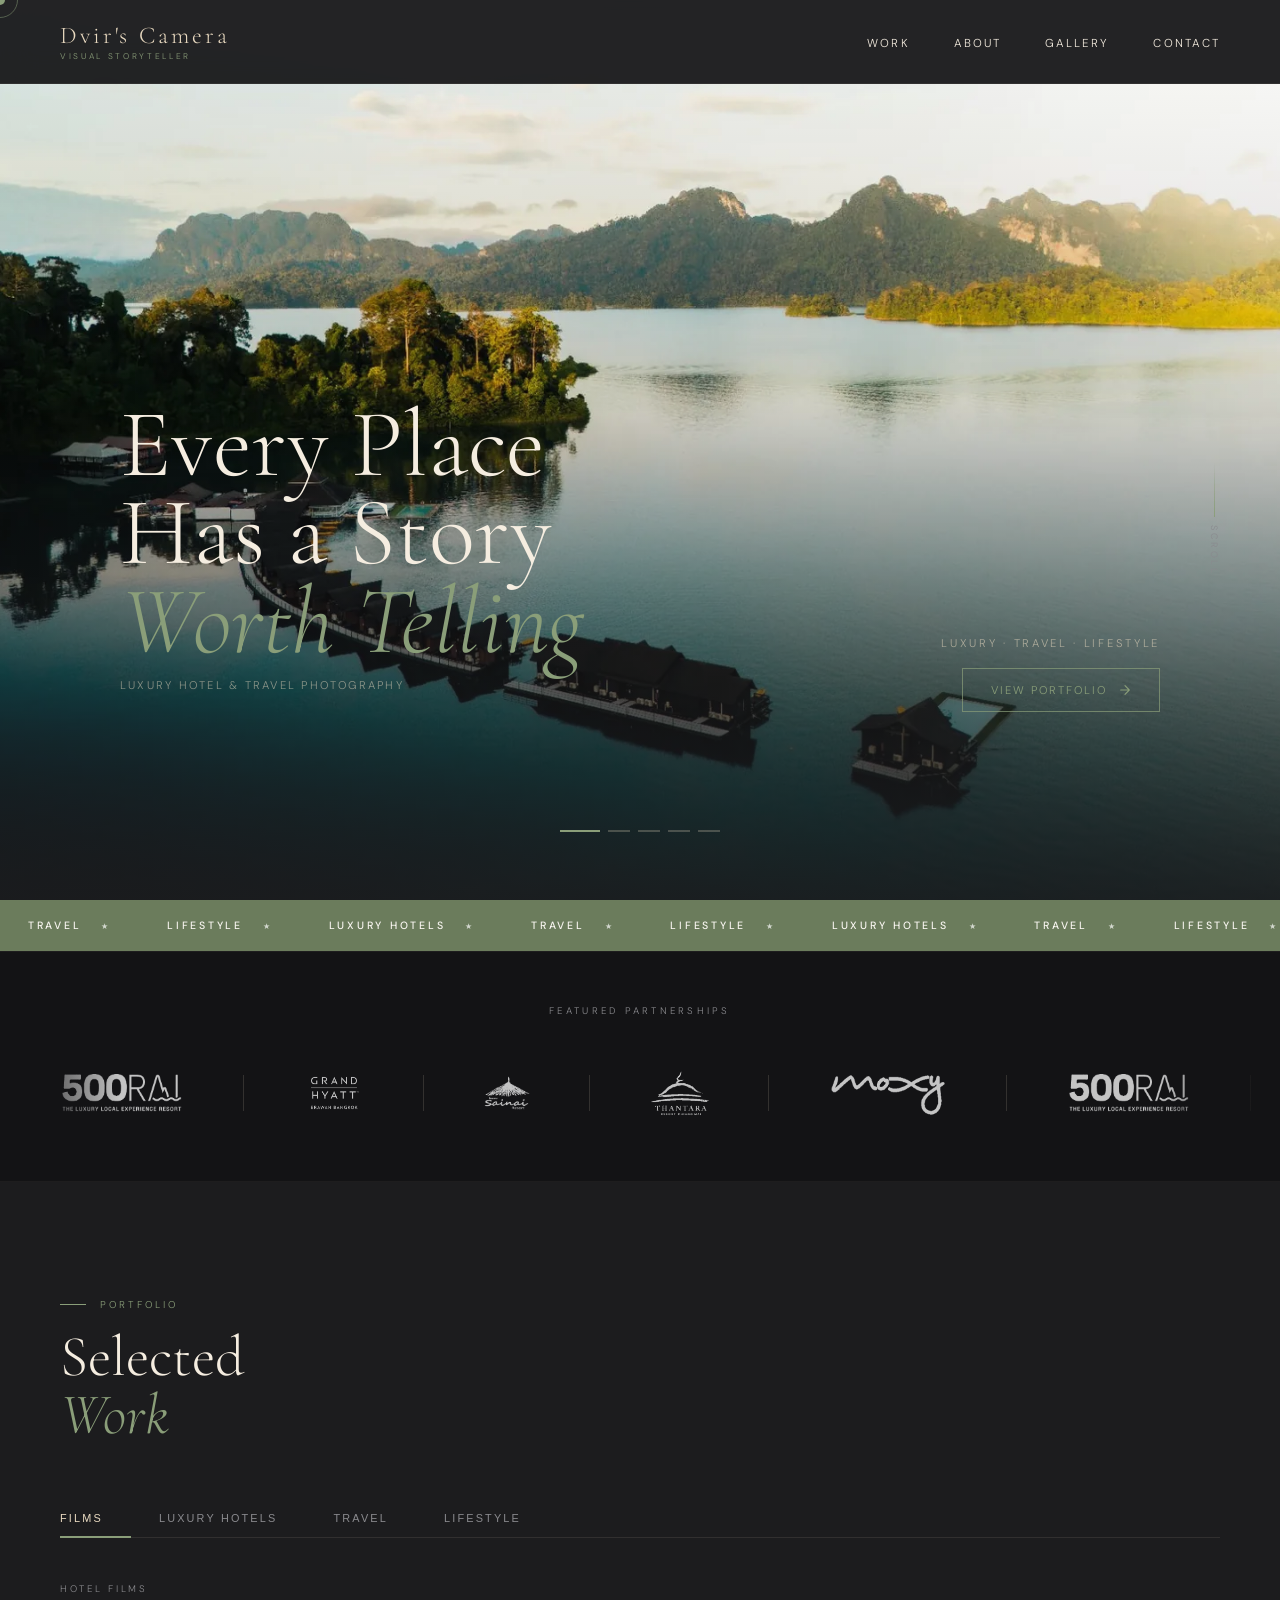
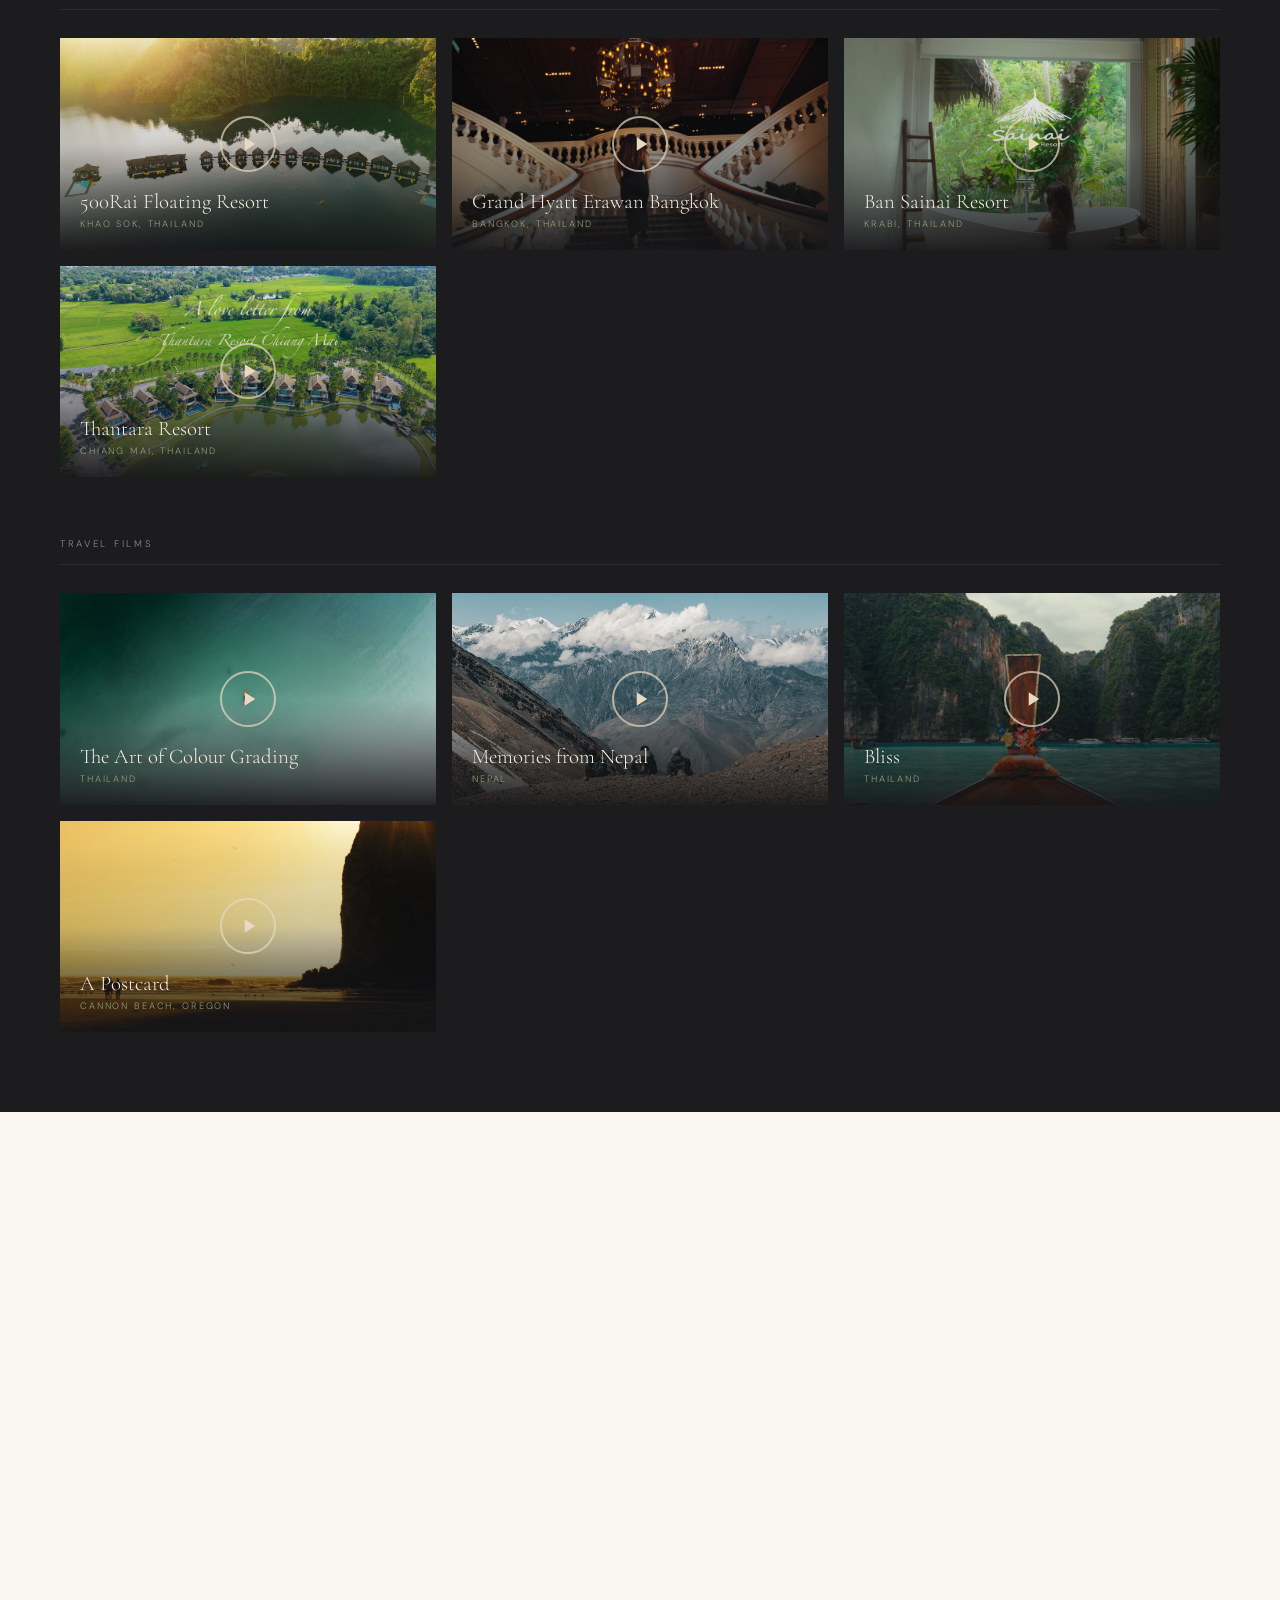
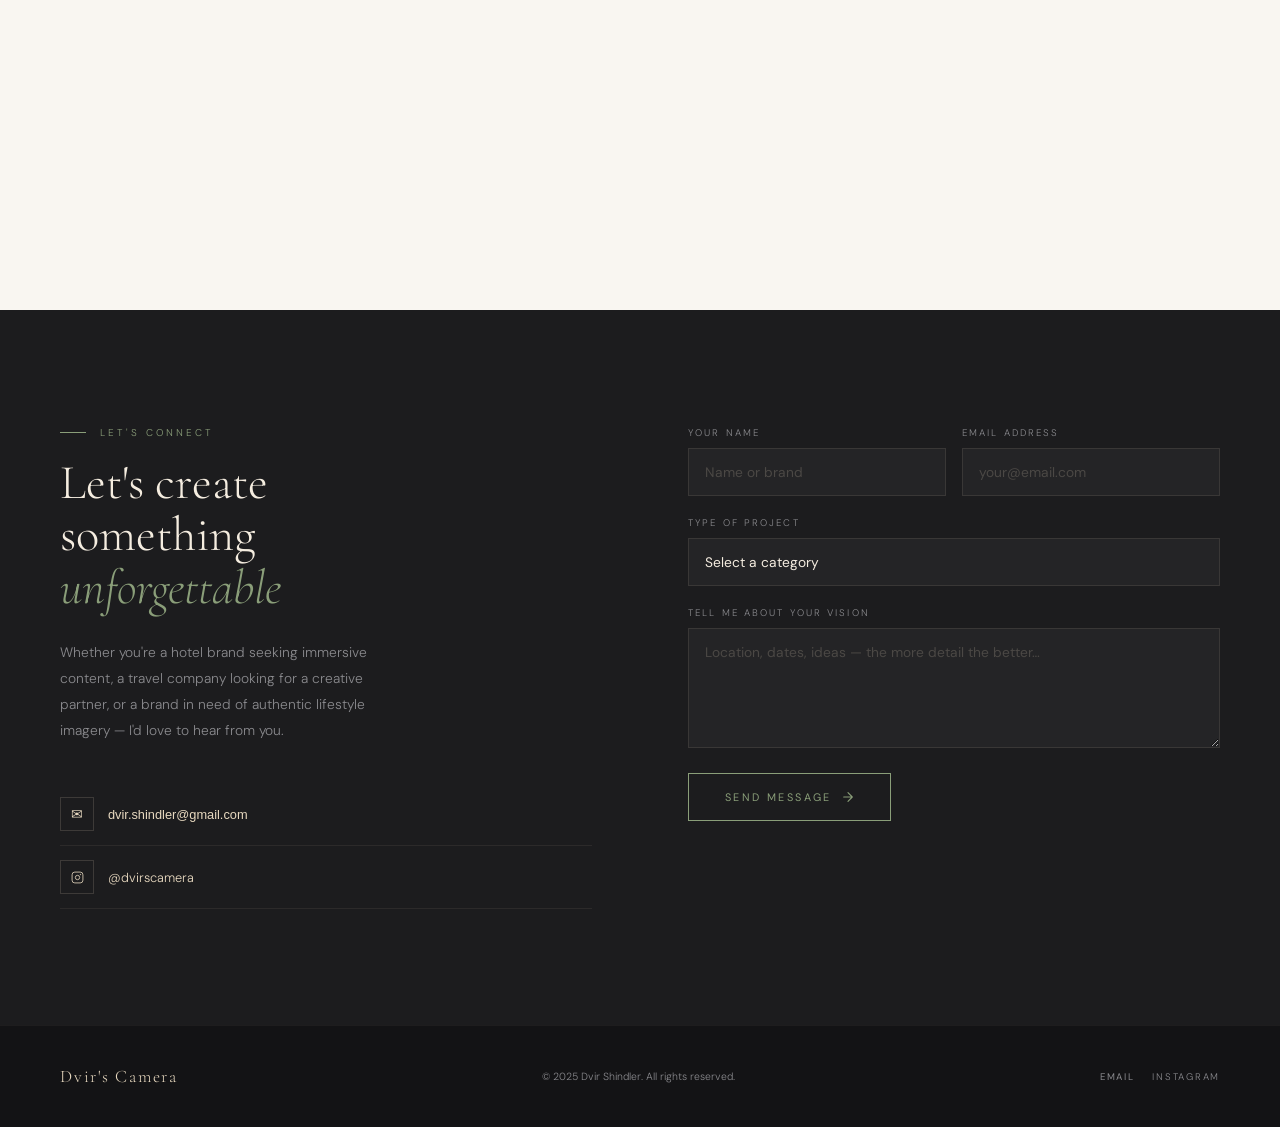
==== commit a6237648: "Add files via upload" ====
--- a/index.html
+++ b/index.html
@@ -509,6 +509,7 @@
 <div class="mobile-menu" id="mm">
   <a href="#work" class="mm-lnk">Work</a>
   <a href="#about" class="mm-lnk">About</a>
+  <a href="/gallery.html" class="mm-lnk">Gallery</a>
   <a href="#contact" class="mm-lnk">Contact</a>
   <span class="mm-sub">Visual Storyteller</span>
 </div>
@@ -522,6 +523,7 @@
   <ul class="nav-links">
     <li><a href="#work">Work</a></li>
     <li><a href="#about">About</a></li>
+    <li><a href="/gallery.html">Gallery</a></li>
     <li><a href="#contact">Contact</a></li>
   </ul>
   <button class="hamburger" id="hbg" aria-label="Menu"><span></span><span></span><span></span></button>
